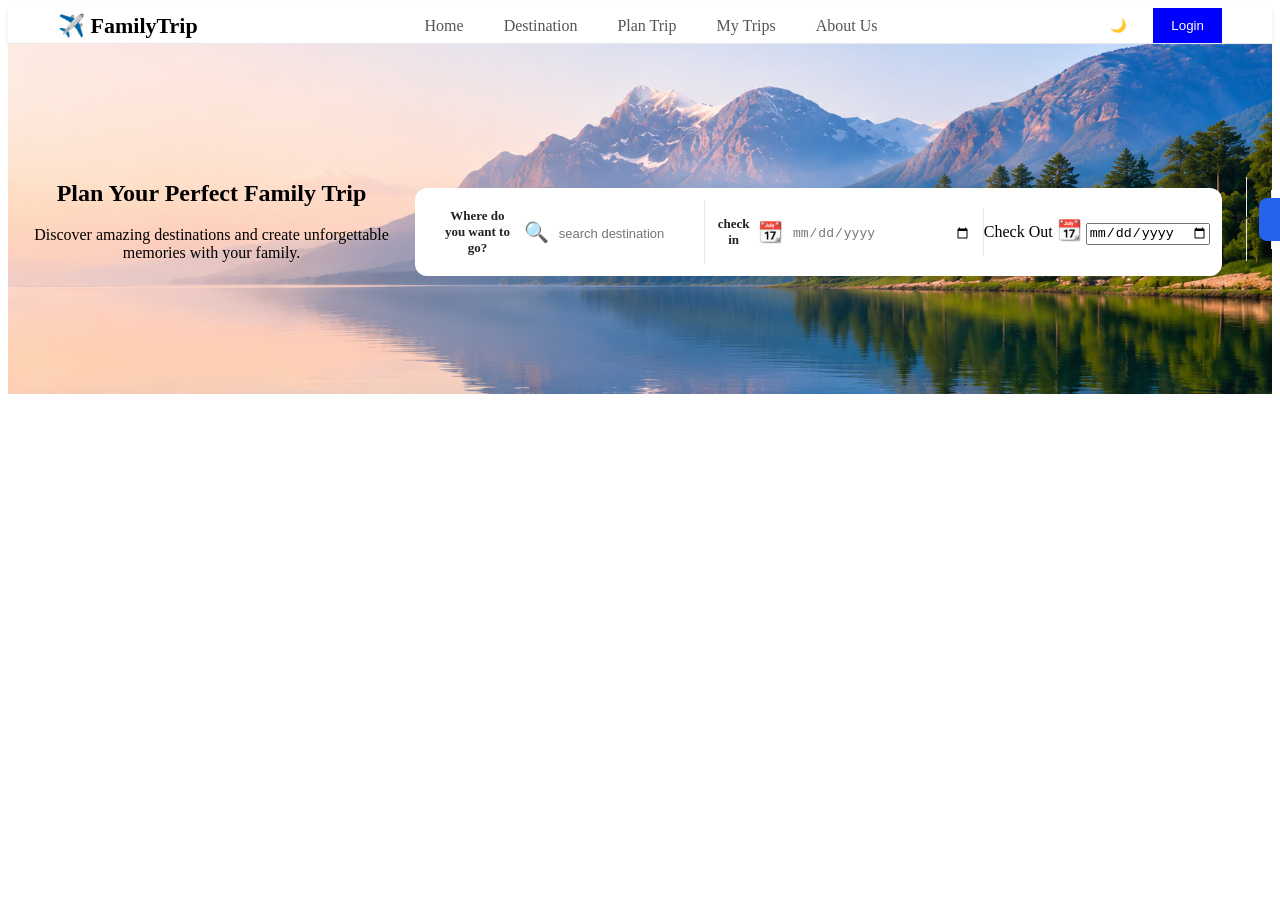
==== index.html @ 769ac55c "setuped family-trip" ====
<!DOCTYPE html>
<html lang="en">
<head>
    <meta charset="UTF-8">
    <meta name="viewport" content="width=device-width, initial-scale=1.0">
    <title>FamilyTrip-Plan Your Perfect Trip</title>
    <link rel="stylesheet" href="css/style.css">
</head>
<body>
    <header>
        <nav class="navbar">
<!-------logo------>
            <div class="logo">✈️ FamilyTrip</div>
<!-----navigation links-->
<ul class="navigation-links">
    <li> <a href="index.html" class="home destination">Home</a></li>
    <li><a href="pages/destinations.html" class="destination">Destination</a></li>
    <li><a href="pages/plan-trip.html" class="plan-trip">Plan Trip</a></li>
    <li> <a href="pages/my-trips.html" class="my-trips">My Trips</a></li>
    <li> <a href="pages/about.html" class="about-us">About Us</a></li>
</ul>

<!-----right side action-->
<div class="nav-actions">
    <button class="theme-btn">🌙</button>
    <button class="login-btn">Login</button>
</div>
 </nav>
 </header>

    <main>
        <section class="hero">
            <div class="hero-content">
                <h1>Plan Your Perfect Family Trip</h1>
                <p>Discover amazing destinations and create unforgettable memories with your family.</p>
            </div>

<!------destination-->

<div class="search-box">
        <div class="search-item">
            <label for="Where do you want to go?>">Where do you want to go?</label>
            <span class="search-icon">🔍</span>
            <input type="text" placeholder="search destination">
        </div>
        <!------checkin date-->
    
<div class="search-item">
    <label for="Check in" >check in</label>
    <span class="search-icon">📆</span>
    <input type="date" placeholder="Add date">
</div>
<!-------check out date------>

    <div class="search item">
        <label for ="check out">Check Out</label>
        <span class="search-icon">📆</span>
        <input type="date" placeholder="Add date">
    </div>
</div>
<!----travellers-->

<div class="search-item">
    <label for="Travellers">Travellers</label>
    <span class="search-icon">👥</span>
    <p>2 Adults, 1 Child</p>
</div>
<!------search button------>
<div class="search-item">
    <button class="search-btn">Search</button>
    <span class="search-icon">🔍</span>
</div>
    </div>
        </section>
 </main>
    <footer></footer>
</body>
</html
---- css/style.css ----
.navbar {
    display:flex;
    justify-content: space-between;
    align-items: center;
    background-color: white;
    box-shadow: 0 2px 4px rgba(0,0,0,0.1);
    border-bottom:1px solid #e5e7eb;
    padding: 0 50px;
}

.logo{
    font-size:22px;
    font-weight:bold;
}
.navigation-links{
    display: flex;
    gap:40px;
    list-style:none;
    margin:0;
    padding:0;

}
.home{
    text-decoration:none;
    font-size:16px;
    color:#555;
}
.destination{
    text-decoration:none;
    font-size:16px;
    color:#555;
}
.plan-trip{
    text-decoration:none;
    font-size:16px;
    color:#555;
}
.my-trips{
    text-decoration:none;
    font-size:16px;
    color:#555;
}
.about-us{
    text-decoration:none;
    font-size:16px;
    color:#555;
}
.nav-actions{
    display:flex;
    gap:20px;
    align-items:center;
}
.theme-btn{
    background:none;
    border:none;
    font: size 18px;
    cursor:pointer;
}
.login-btn{
    background-color:blue;
    color:white;
    border:none;
    padding:10px 18px;
    cursor:pointer;
}
<!------hover effect----->

.navigation-links .home:hover{
    color:#2563eb;
}
.navigation-links .destination:hover{
    color:#2563eb;
}
.navigation-links .plan-trip:hover{
    color:#2563eb;
}
.navigation-links .my-trips:hover{
    color:#2563eb;
}
.navigation-links .about-us:hover{
    color:#2563eb;
}
.login-btn:hover{
    background-color:#1d4ed8;
}
.hero{
    min-height:350px;
    background-image: url("../images/logo/mountain.png");
    background-size: cover;
    background-position:center;

    display:flex;
    align-items:center;
    justify-content: center;
    text-align: center;
}
.hero-content{
    max-width: 700;
    padding: 15px;
}
hero-content .h1{
    font-size:48px;
    margin-bottom:15px;
}
hero-content .p{
    font-size:18px;
    line-height:1.6;
}
.search-box{
    width:90%;
max-width:1100;
margin:25px auto 0;
display:flex;
box-sizing:border-box;
align-items:center;
background-color:white;
padding:12px;
border-radius:12px;
}
.search-item {
    flex:1;
    min-width:0;
    display:flex;
    align-items:center;
    gap: 8px;
    padding:8px 12px;
    border-right:1px solid #e5e7eb;
}
.search-icon{
    font-size:20px;
}
.search-item label{
    display:block;
    font-size:13px;
    font-weight:600;
    color:#222;
}
.search-item input,
.search-item p{
    margin:4px 0 0;
    font-size:13px;
    color:#777;
}
.search-item input{
    width:100%;
    min-width:0;
    box-sizing:border-box;
    border:none;
    outline:none;
}
.search-btn{
    border:none;
    background-color:#2563eb;
    color:white;
    padding:14px 22px;
    border-radius:8px;
    cursor:pointer;
}
.search-btn:hover{
    background-color:#1d4ed8;
}
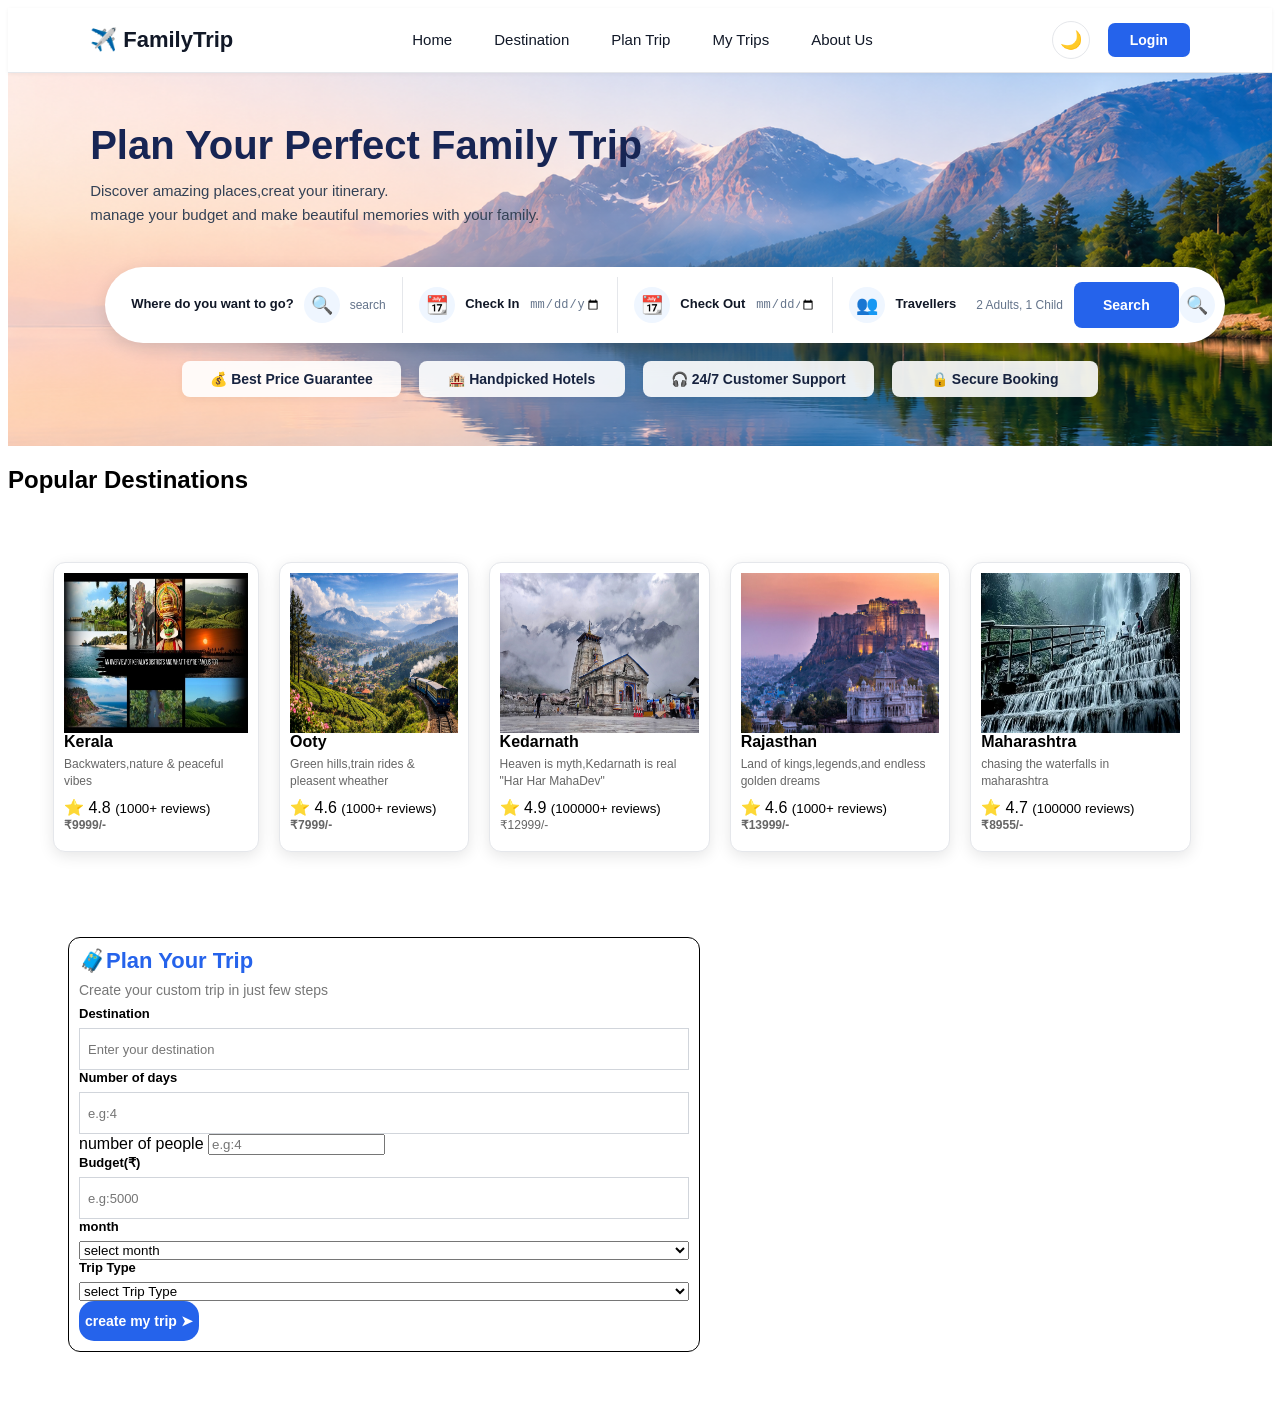
==== commit dcb1f1d0: "Updated landing page" ====
--- a/index.html
+++ b/index.html
@@ -32,47 +32,218 @@
         <section class="hero">
             <div class="hero-content">
                 <h1>Plan Your Perfect Family Trip</h1>
-                <p>Discover amazing destinations and create unforgettable memories with your family.</p>
+                <p>Discover amazing places,creat your itinerary.</p>
+                <p>manage your budget and make beautiful memories with your family.</p>
             </div>
 
 <!------destination-->
 
 <div class="search-box">
         <div class="search-item">
-            <label for="Where do you want to go?>">Where do you want to go?</label>
+            <label for="destination">Where do you want to go?</label>
             <span class="search-icon">🔍</span>
-            <input type="text" placeholder="search destination">
+            <input type="text" id="destination" placeholder="search destination">
         </div>
         <!------checkin date-->
     
 <div class="search-item">
-    <label for="Check in" >check in</label>
     <span class="search-icon">📆</span>
-    <input type="date" placeholder="Add date">
+        <label for="check-in">Check In</label>
+        <input type="date" id="check-in">
 </div>
 <!-------check out date------>
 
-    <div class="search item">
-        <label for ="check out">Check Out</label>
+    <div class="search-item">
+    
         <span class="search-icon">📆</span>
-        <input type="date" placeholder="Add date">
-    </div>
-</div>
+            <label for="check-out">Check Out</label>
+            <input type="date" id="check-out">
+    </div>
 <!----travellers-->
 
 <div class="search-item">
-    <label for="Travellers">Travellers</label>
-    <span class="search-icon">👥</span>
-    <p>2 Adults, 1 Child</p>
+     <span class="search-icon">👥</span>
+        <label for="travellers">Travellers</label>
+        <input type="number" id="travellers" name="travellers" min="1" max="10" value="1">
+        <p>2 Adults, 1 Child</p>
 </div>
 <!------search button------>
-<div class="search-item">
     <button class="search-btn">Search</button>
     <span class="search-icon">🔍</span>
 </div>
-    </div>
-        </section>
- </main>
-    <footer></footer>
+ 
+<!--------trust matters---------->
+
+ <div class="hero-features">
+    <div>💰 Best Price Guarantee</div>
+    <div>🏨 Handpicked Hotels</div>
+    <div>🎧 24/7 Customer Support</div>
+    <div>🔒 Secure Booking</div>
+</div>
+ </section>
+
+ <section class="destinations-section">
+
+    <h2>Popular Destinations</h2>
+
+    <div class="destination-container">
+        <!-----kerala------->
+        <div class="destination-card">
+            <img
+            src="images/destinations/kerala.jpg"
+            alt="kerala"
+            >
+            <div class="destination-content">
+                <h3>Kerala</h3>
+                <p>Backwaters,nature & peaceful vibes</p>
+                <span>⭐</span>
+                <span>4.8</span>
+                <small>(1000+  reviews)</small>
+                <p class="price">₹9999/-</p>
+            </div>
+        </div>
+    <!-----------ooty---------->
+    <div class="destination-card">
+        <img
+        src="images/destinations/ooty.png"
+        alt="ooty"
+        >
+        <div class="destination-content">
+            <h3>Ooty</h3>
+            <p>Green hills,train rides & pleasent wheather</p>
+            <span>⭐</span>
+            <span>4.6</span>
+            <small>(1000+ reviews)</small>
+            <p class="price">₹7999/-</p>
+        </div>
+    </div>
+    <!---------kedarnath-------->
+    <div class="destination-card">
+        <img
+        src="images/destinations/kedarnath.png"
+        alt="Kedarnath"
+        >
+        <div class="destination-content">
+            <h3>Kedarnath</h3>
+            <p>Heaven is myth,Kedarnath is real "Har Har MahaDev"</p>
+            <span>⭐</span>
+            <span>4.9</span>
+            <small>(100000+ reviews)</small>
+            <p class="'price">₹12999/-</p>
+        </div>
+    </div>
+    <!--------rajasthan--------->
+    <div class="destination-card">
+        <img
+        src="images/destinations/rajasthan.jpeg"
+        alt="rajasthan"
+        >
+        <div class="destination-content">
+            <h3>Rajasthan</h3>
+            <p>Land of kings,legends,and endless golden dreams</p>
+            <span>⭐</span>
+            <span>4.6</span>
+            <small>(1000+ reviews)</small>
+            <p class="price">₹13999/-</p>
+        </div>
+    </div>
+    <!------maharashtra------->
+    <div class="destination-card">
+        <img
+        src="images/destinations/maharashtra.webp"
+        alt="waterfalls"
+        >
+        <div class="destination-content">
+            <h3>Maharashtra</h3>
+            <p>chasing the waterfalls in maharashtra</p>
+            <span>⭐</span>
+            <span>4.7</span>
+            <small>(100000 reviews)</small>
+            <p class="price">₹8955/-</p>
+        </div>
+    </div>
+    </div>
+ </section>
+
+ <section class="planner-section">
+    <h2>🧳Plan Your Trip</h2>
+    <p class="planner-description">Create your custom trip in just few steps</p>
+    <div class="trip-form">
+        <!----------destination--------->
+        <div class="form-group">
+            <label for="destination">Destination</label>
+            <input
+            type="text"
+            id="destination"
+            placeholder="Enter your destination"
+            >
+        </div>
+        <!------------no.of days------------->
+        <div class="form-group">
+            <label for="days">Number of days</label>
+            <input
+            type="number"
+            id="days"
+            placeholder="e.g:4"
+            >
+        </div>
+        <!--------------no. of people------------>
+        <div clas="form-group">
+            <label for="members">number of people</label>
+            <input
+            type="number"
+            id="people"
+            placeholder="e.g:4"
+            >
+        </div>
+        <!----------budget--------------->
+        <div class="form-group">
+            <label for="budget">Budget(₹)</label>
+            <input
+            type="number"
+            id="budget"
+            placeholder="e.g:5000"
+            >
+        </div>
+        <!-----------travel month--------->
+        <div class="form-group">
+            <label for="month">month</label>
+            <select id="month">
+                <option value="">select month</option>
+                <option>january</option>
+                <option>February</option>
+                <option>March</option>
+                <option>April</option>
+                <option>May</option>
+                <option>June</option>
+                <option>July</option>
+                <option>August</option>
+                <option>September</option>
+                <option>October</option>
+                <option>November</option>
+                <option>December</option>
+            </select>
+        </div>
+        <!--------------trip type-------------->
+
+        <div class="form-group">
+            <label for="trip-type">Trip Type</label>
+            <select id="type-type">
+               <option value="">select Trip Type</option>
+               <option>Family vaction</option>
+               <option>Bachealor/friends josh</option>
+               <option>Advanture</option>
+               <option>Beach</option>
+               <option>heritage</option>
+               <option>Trecking</option>
+               </select>
+        </div>
+
+
+        <button class="create-btn">create my trip ➤</button>
+
+    </div>
+ </section>
+    </main>
 </body>
-</html+</html>
--- a/css/style.css
+++ b/css/style.css
@@ -1,161 +1,600 @@
+body{
+    font-family:arial,sans-serif;
+}
+
 .navbar {
-    display:flex;
+    height: 64px;
+    display: flex;
+    align-items: center;
     justify-content: space-between;
-    align-items: center;
+    padding: 0 6.5%;
     background-color: white;
-    box-shadow: 0 2px 4px rgba(0,0,0,0.1);
-    border-bottom:1px solid #e5e7eb;
-    padding: 0 50px;
-}
-
-.logo{
-    font-size:22px;
-    font-weight:bold;
-}
-.navigation-links{
-    display: flex;
-    gap:40px;
-    list-style:none;
-    margin:0;
-    padding:0;
-
-}
-.home{
-    text-decoration:none;
-    font-size:16px;
-    color:#555;
-}
-.destination{
-    text-decoration:none;
-    font-size:16px;
-    color:#555;
-}
-.plan-trip{
-    text-decoration:none;
-    font-size:16px;
-    color:#555;
-}
-.my-trips{
-    text-decoration:none;
-    font-size:16px;
-    color:#555;
-}
-.about-us{
-    text-decoration:none;
-    font-size:16px;
-    color:#555;
-}
-.nav-actions{
-    display:flex;
-    gap:20px;
-    align-items:center;
-}
-.theme-btn{
-    background:none;
-    border:none;
-    font: size 18px;
-    cursor:pointer;
-}
-.login-btn{
-    background-color:blue;
-    color:white;
-    border:none;
-    padding:10px 18px;
-    cursor:pointer;
-}
-<!------hover effect----->
-
-.navigation-links .home:hover{
-    color:#2563eb;
-}
-.navigation-links .destination:hover{
-    color:#2563eb;
-}
-.navigation-links .plan-trip:hover{
-    color:#2563eb;
-}
-.navigation-links .my-trips:hover{
-    color:#2563eb;
-}
-.navigation-links .about-us:hover{
-    color:#2563eb;
-}
-.login-btn:hover{
-    background-color:#1d4ed8;
-}
-.hero{
-    min-height:350px;
+    border-bottom: 1px solid #e5e7eb;
+    box-shadow: 0 1px 4px rgba(0, 0, 0, 0.05);
+    position: relative;
+    z-index: 10;
+}
+
+.logo {
+    display: flex;
+    align-items: center;
+    font-size: 22px;
+    font-weight: 700;
+    color: #111827;
+    white-space: nowrap;
+}
+
+.navigation-links {
+    display: flex;
+    align-items: center;
+    gap: 42px;
+    list-style: none;
+    margin: 0;
+    padding: 0;
+}
+
+.navigation-links li {
+    margin: 0;
+    padding: 0;
+}
+
+.navigation-links a {
+    display: inline-block;
+    text-decoration: none;
+    font-size: 15px;
+    font-weight: 500;
+    color: #111827;
+    transition: color 0.2s ease;
+}
+
+.navigation-links a:hover {
+    color: #2563eb;
+}
+
+.nav-actions {
+    display: flex;
+    align-items: center;
+    gap: 18px;
+}
+
+.theme-btn {
+    width: 38px;
+    height: 38px;
+    display: flex;
+    align-items: center;
+    justify-content: center;
+    padding: 0;
+    background-color: white;
+    border: 1px solid #e5e7eb;
+    border-radius: 50%;
+    font-size: 18px;
+    cursor: pointer;
+    transition: all 0.2s ease;
+}
+
+.theme-btn:hover {
+    background-color: #f3f4f6;
+}
+
+.login-btn {
+    display: flex;
+    align-items: center;
+    justify-content: center;
+    background-color: #2563eb;
+    color: white;
+    border: none;
+    border-radius: 7px;
+    padding: 9px 22px;
+    font-size: 14px;
+    font-weight: 600;
+    cursor: pointer;
+    transition: background-color 0.2s ease;
+}
+
+.login-btn:hover {
+    background-color: #1d4ed8;
+}
+
+.hero {
+    min-height: 305px;
     background-image: url("../images/logo/mountain.png");
     background-size: cover;
-    background-position:center;
-
+    background-position: center;
+    background-repeat: no-repeat;
+    position: relative;
+    padding: 48px 6.5% 20px;
+    display: block;
+}
+
+.hero-content {
+    max-width: 650px;
+    padding: 0;
+    text-align: left;
+}
+
+.hero-content h1 {
+    margin: 0 0 10px;
+    font-size: 40px;
+    line-height: 1.2;
+    font-weight: 700;
+    color: #172554;
+}
+
+.hero-content h1 span {
+    color: #2563eb;
+}
+
+.hero-content p {
+    max-width: 580px;
+    margin: 0;
+    font-size: 15px;
+    line-height: 1.6;
+    color: #334155;
+}
+
+.search-box {
+    width: 100%;
+    max-width: 1135px;
+    margin: 15px auto 0;
+
+    display: flex;
+    align-items: center;
+
+    background-color: white;
+
+    padding: 10px;
+
+    border: none;
+    border-radius: 50px;
+    margin-left: 15px;
+    margin-top:40px;
+    box-shadow: 0 5px 18px rgba(0, 0, 0, 0.12);
+
+    gap: 0;
+}
+
+.search-item {
+    display: flex;
+    align-items: center;
+    gap: 10px;
+
+    padding: 10px 16px;
+
+    min-width: 0;
+
+    border-right: 1px solid #e5e7eb;
+}
+
+.search-item:nth-child(1) {
+    flex: 1.4;
+}
+
+.search-item:nth-child(2) {
+    flex: 1;
+}
+
+.search-item:nth-child(3) {
+    flex: 1;
+}
+
+.search-item:nth-child(4) {
+    flex: 1.1;
+
+    border-right: none;
+}
+
+.search-icon {
+    width: 36px;
+    height: 36px;
+
+    flex-shrink: 0;
+
+    display: flex;
+    align-items: center;
+    justify-content: center;
+
+    background-color: #eff6ff;
+
+    border-radius: 50%;
+
+    font-size: 18px;
+}
+
+.search-item label {
+    display: block;
+
+    margin: 0 0 3px;
+
+    font-size: 13px;
+    font-weight: 600;
+
+    color: #111827;
+
+    white-space: nowrap;
+}
+
+.search-item input,
+.search-item p {
+    width: 100%;
+
+    margin: 0;
+
+    font-size: 12px;
+
+    color: #64748b;
+
+    white-space: nowrap;
+}
+
+.search-item input {
+    min-width: 0;
+
+    padding: 0;
+
+    border: none;
+    outline: none;
+
+    background: transparent;
+}
+
+.search-item input::placeholder {
+    color: #64748b;
+    opacity: 1;
+}
+
+.search-btn {
+    flex: 0 0 105px;
+
+    display: flex;
+    align-items: center;
+    justify-content: center;
+
+    gap: 8px;
+
+    height: 46px;
+
+    margin-left: 8px;
+
+    border: none;
+    border-radius: 8px;
+
+    background-color: #2563eb;
+
+    color: white;
+
+    font-size: 14px;
+    font-weight: 600;
+
+    cursor: pointer;
+
+    transition: background-color 0.2s ease;
+}
+
+.search-btn:hover {
+    background-color: #1d4ed8;
+}
+@media (max-width: 1000px) {
+    .navbar {
+        padding: 0 4%;
+    }
+
+    .navigation-links {
+        gap: 25px;
+    }
+
+    .hero {
+        padding-left: 4%;
+        padding-right: 4%;
+    }
+
+    .hero-content h1 {
+        font-size: 36px;
+    }
+
+    .search-box {
+        max-width: 100%;
+    }
+
+    .search-item {
+        padding: 10px;
+    }
+}
+
+@media (max-width: 800px) {
+    .navigation-links {
+        gap: 15px;
+    }
+
+    .navigation-links a {
+        font-size: 13px;
+    }
+
+    .nav-actions {
+        gap: 10px;
+    }
+
+    .login-btn {
+        padding: 8px 16px;
+    }
+
+    .hero {
+        min-height: auto;
+        padding-top: 40px;
+        padding-bottom: 25px;
+    }
+
+    .hero-content h1 {
+        font-size: 32px;
+    }
+
+    .search-box {
+        flex-wrap: wrap;
+        gap: 5px;
+    }
+
+    .search-item {
+        flex: 1 1 45%;
+        border-right: none;
+        border-bottom: 1px solid #e5e7eb;
+    }
+
+    .search-btn {
+        width: 100%;
+        margin-top: 5px;
+    }
+}
+
+@media (max-width: 600px) {
+    .navbar {
+        height: auto;
+        min-height: 64px;
+        padding: 12px 5%;
+        flex-wrap: wrap;
+        gap: 12px;
+    }
+
+    .logo {
+        font-size: 20px;
+    }
+
+    .navigation-links {
+        width: 100%;
+        order: 3;
+        justify-content: center;
+        gap: 18px;
+        overflow-x: auto;
+    }
+
+    .navigation-links a {
+        font-size: 12px;
+        white-space: nowrap;
+    }
+
+    .nav-actions {
+        margin-left: auto;
+    }
+
+    .hero {
+        padding: 35px 5% 25px;
+        background-position: center;
+    }
+
+    .hero-content {
+        max-width: 100%;
+    }
+
+    .hero-content h1 {
+        font-size: 30px;
+    }
+
+    .hero-content p {
+        font-size: 14px;
+    }
+
+    .search-box {
+        width: 100%;
+        flex-direction: column;
+        padding: 6px;
+        border-radius: 10px;
+    }
+
+    .search-item {
+        width: 100%;
+        flex: none;
+        border-right: none;
+        border-bottom: 1px solid #e5e7eb;
+        padding: 12px;
+    }
+
+    .search-item:last-of-type {
+        border-bottom: none;
+    }
+
+    .search-btn {
+        width: 100%;
+        margin-top: 5px;
+    }
+}
+<!-------------trust--------->
+.trust-selection{
+    width:70%;
+    display:flex;
+    justify-content:center;
+    align-items: center;
+     max-width:1100px;
+     margin:10 auto;
+     padding: 6px;
+     background-color:#f5f5f5 ;
+     border-radius:183px;
+     box-shadow:0 3px 15px rgba(0, 0, 0, 0.05);
+     gap:5px;
+     margin-top:50px;
+     box-sizing: border-box;
+}
+.trust-badge{
     display:flex;
     align-items:center;
+    justify-content:center;
+    padding:10px 15px;
+    font-size:14px;
+    font-weight:600;
+}
+.trust-icon{
+    font-size:20px;
+}
+.hero-features {
+    display: flex;
     justify-content: center;
+    gap: 18px;
+    margin-top: 18px;
+}
+
+.hero-features > div {
+    background: rgba(255, 255, 255, 0.9);
+    border-radius: 8px;
+    padding: 10px 28px;
+    min-width: 150px;
     text-align: center;
-}
-.hero-content{
-    max-width: 700;
-    padding: 15px;
-}
-hero-content .h1{
-    font-size:48px;
-    margin-bottom:15px;
-}
-hero-content .p{
-    font-size:18px;
-    line-height:1.6;
-}
-.search-box{
+    font-size: 14px;
+    font-weight: 600;
+    color: #17233f;
+    box-shadow: 0 2px 8px rgba(0, 0, 0, 0.05);
+}
+<!------------destination----------->
+.destinations-section{
     width:90%;
-max-width:1100;
-margin:25px auto 0;
-display:flex;
-box-sizing:border-box;
-align-items:center;
-background-color:white;
-padding:12px;
-border-radius:12px;
-}
-.search-item {
-    flex:1;
-    min-width:0;
+    max-width:1100px;
+    margin:40px auto;
+    text-align:left;
+}
+.destinations-section h2{
+    font-size: 24px;
+    margin-bottom:20px;
+}
+.destination-container{
+    display: flex;
+    gap:20px;
+    width:90%;
+    flex-direction: row;
+    padding:45px;
+    margin-bottom: 20px;
+}
+.destination-card:hover{
+    transform:scale(1.08)translateY(-8px);
+    box-shadow:0 18px 35px rgba(0,0,0.28);
+    background-color: #ffffff;
+    z-index:10;
+}
+.destination-card:has(~.destination-card:hover){
+    transform:translateX(5px);
+}
+.destination-card:hover ~.destination-card{
+    transform:translateX(5px);
+}
+.destination-card{
+    background-color:white;
+    border-radius:12px;
+    border:1px solid #e5e7eb;
+    box-shadow:0 4px 15px rgba(0,0,0,0.1);
+    text-align:left;
+    padding:10px;
+    margin-top: 3px;
+
+}
+.destination-card img{
+    width: 100%;
+    height:160px;
+    display:block;
+}
+.image-content{
+    padding:12px;
+}
+.destination-content p{
+    margin:0 0 8px;
+    font-size:12px;
+    color:#666;
+    line-height:1.4;
+}
+.destination-content h3{
+    margin:0 0 5px;
+    font-size:16px;
+}
+.rating{
+    margin-bottom:10px;
+    font-size:13px;
+}
+.rating small{
+    color:#777;
+}
+.price{
+    font-size:15px;
+    font-weight:700;
+    color:#2563eb;
+}
+.planner-section{
+    width:50%;
+    max-width:1100px;
+    margin:40px auto;
+    padding:10px;
+    border:1px solid black;
+    border-radius: 12px;
+    box-sizing: border-box;
+    background:#fff;
+    margin-left: 60px;
+    margin-bottom: 50px;
+}
+.planner-section h2{
+    font-size:22px;
+    margin:0 0 8px;
+    color:#2563eb;
+}
+.planner-description{
+    margin:0 0 8px;
+    color:#777;
+    font-size:14px;
+}
+<!------------form---------->
+.trip-form{
+    display: grid;
+    grid-template-columns: repeat(2,minmax(0,1fr));
+    gap:15px;
+    width:75px;
+}
+.form-group{
     display:flex;
-    align-items:center;
-    gap: 8px;
-    padding:8px 12px;
-    border-right:1px solid #e5e7eb;
-}
-.search-icon{
-    font-size:20px;
-}
-.search-item label{
-    display:block;
+    flex-direction:column;
+    min-width: 0;
+    gap:7px;
+}
+.form-group label{
     font-size:13px;
     font-weight:600;
-    color:#222;
-}
-.search-item input,
-.search-item p{
-    margin:4px 0 0;
+}
+.form-group input,
+.form-group selector{
+    width:100%;
+    height:42px;
+    padding: 8px;
+    border:1px solid #d1d5db;
     font-size:13px;
-    color:#777;
-}
-.search-item input{
-    width:100%;
-    min-width:0;
     box-sizing:border-box;
-    border:none;
     outline:none;
 }
-.search-btn{
-    border:none;
-    background-color:#2563eb;
-    color:white;
-    padding:14px 22px;
-    border-radius:8px;
-    cursor:pointer;
-}
-.search-btn:hover{
+.form-group input:focus,
+.form-group select:focus{
+    border-color:#2563eb;
+}
+.create-btn{
+grid-column:1/-1;
+height:40px;
+border:none;
+border-radius:15px;
+background-color:#2563eb;
+color:white;
+font-size:14px;
+font-weight:600;
+cursor:pointer;
+}
+.create-btn:hover{
     background-color:#1d4ed8;
 }
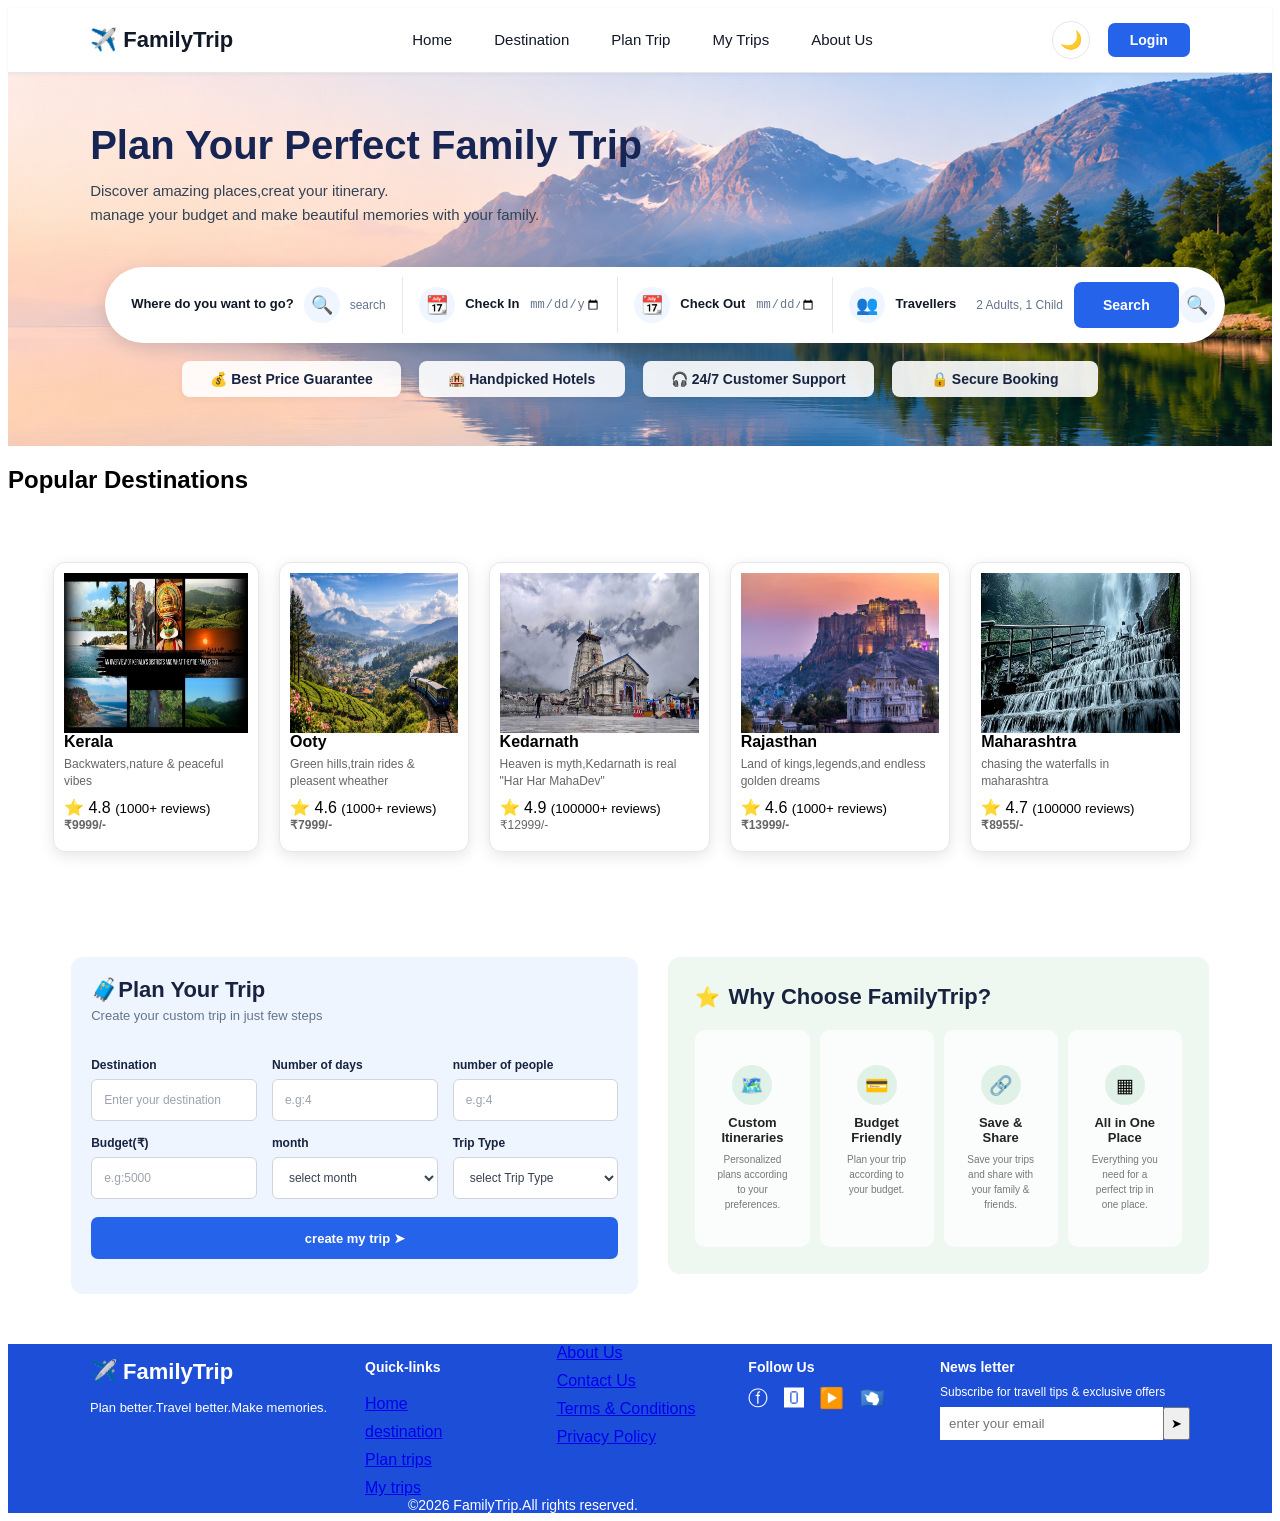
==== commit 4ada6f8d: "Updated footer and why choose familytrip" ====
--- a/index.html
+++ b/index.html
@@ -165,10 +165,12 @@
     </div>
  </section>
 
+<div class="trip-container">
  <section class="planner-section">
     <h2>🧳Plan Your Trip</h2>
     <p class="planner-description">Create your custom trip in just few steps</p>
-    <div class="trip-form">
+
+    <div class="form">
         <!----------destination--------->
         <div class="form-group">
             <label for="destination">Destination</label>
@@ -188,7 +190,7 @@
             >
         </div>
         <!--------------no. of people------------>
-        <div clas="form-group">
+        <div class="form-group">
             <label for="members">number of people</label>
             <input
             type="number"
@@ -238,12 +240,102 @@
                <option>Trecking</option>
                </select>
         </div>
-
-
         <button class="create-btn">create my trip ➤</button>
-
     </div>
  </section>
+ 
+
+ <!-------------why choose this--------->
+<!-- ================================
+     WHY CHOOSE FAMILYTRIP
+================================ -->
+
+<div class="why-family">
+
+    <div class="why-title">
+        <span class="star-icon">⭐</span>
+        <h2>Why Choose FamilyTrip?</h2>
+    </div>
+
+    <div class="why-cards">
+
+        <!-- Card 1 -->
+        <div class="why-card">
+            <div class="why-icon">🗺️</div>
+            <h3>Custom Itineraries</h3>
+            <p>
+                Personalized plans according to your preferences.
+            </p>
+        </div>
+
+        <!-- Card 2 -->
+        <div class="why-card">
+            <div class="why-icon">💳</div>
+            <h3>Budget Friendly</h3>
+            <p>
+                Plan your trip according to your budget.
+            </p>
+        </div>
+
+        <!-- Card 3 -->
+        <div class="why-card">
+            <div class="why-icon">🔗</div>
+            <h3>Save & Share</h3>
+            <p>
+                Save your trips and share with your family & friends.
+            </p>
+        </div>
+
+        <!-- Card 4 -->
+        <div class="why-card">
+            <div class="why-icon">▦</div>
+            <h3>All in One Place</h3>
+            <p>
+                Everything you need for a perfect trip in one place.
+            </p>
+        </div>
+
+    </div>
+
+</div>
+</div>
     </main>
+    <footer class="footer">
+        <div class="footer-container">
+            <div class="footer-brand">
+                <h2>✈️ FamilyTrip</h2>
+                <p>Plan better.Travel better.Make memories.</p>
+            </div>
+            <div class="footer-link">
+                <h3>Quick-links</h3>
+                <a href="index.html">Home</a>
+                <a href="pages/destinations.html">destination</a>
+                <a href="pages/my-trips.html">Plan trips</a>
+                <a href="pages/plan-trip.html">My trips</a>
+            </div>
+
+            <div class="footer-link">
+                <a href="pages/About Us.html">About Us</a>
+                <a href="pages/Contact Us.html">Contact Us</a>
+                <a href="pages/Terms & conditions.html">Terms & Conditions</a>
+                <a href="pages/Privacy Policy.html">Privacy Policy</a>
+            </div>
+            <div class="footer-social">
+                <h3>Follow Us</h3>
+                <p class="social-icon">ⓕ&nbsp;🅾&nbsp;▶️&nbsp;🇦🇶&nbsp;</p>
+            </div>
+            <div class="footer-newsletter">
+                <h3>News letter</h3>
+                <p>Subscribe for travell tips & exclusive offers</p>
+                <div class="newsletter-box">
+                    <input type="email" placeholder="enter your email">
+                    <button>➤</button>
+                </div>
+            </div>
+        </div>
+        <div class="footer-bottom">
+                <p>&copy;2026 FamilyTrip.All rights reserved.</p>
+            </div>
+    </footer>
 </body>
 </html>
--- a/css/style.css
+++ b/css/style.css
@@ -1,5 +1,6 @@
 body{
     font-family:arial,sans-serif;
+    box-sizing: border-box;
 }
 
 .navbar {
@@ -532,14 +533,14 @@
     color:#2563eb;
 }
 .planner-section{
-    width:50%;
+    width:90%;
     max-width:1100px;
     margin:40px auto;
     padding:10px;
     border:1px solid black;
     border-radius: 12px;
     box-sizing: border-box;
-    background:#fff;
+    background:#f6f7f7;
     margin-left: 60px;
     margin-bottom: 50px;
 }
@@ -550,51 +551,542 @@
 }
 .planner-description{
     margin:0 0 8px;
-    color:#777;
+    color:#eaafaf;
+    font-size:18px;
+}
+/* =========================================
+   PLAN YOUR TRIP
+========================================= */
+
+.planner-section {
+    width: auto;
+    max-width: 600px;
+
+    margin: 40px 0 50px 0;
+    padding: 20px;
+
+    background-color: #eef5ff;
+
+    border: none;
+    border-radius: 12px;
+
+    box-sizing: border-box;
+}
+
+
+/* =========================================
+   HEADING
+========================================= */
+
+.planner-section h2 {
+    margin: 0 0 5px 0;
+
+    font-size: 22px;
+    font-weight: 700;
+
+    color: #17233f;
+}
+
+
+/* Description */
+
+.planner-description {
+    margin: 0 0 20px 0;
+
+    font-size: 13px;
+
+    color: #64748b;
+}
+
+
+/* =========================================
+   FORM
+========================================= */
+
+.form {
+    width: 100%;
+
+    display: grid;
+
+    grid-template-columns: repeat(3, 1fr);
+
+    gap: 15px;
+
+    padding: 15px 0px;
+
+    box-sizing: border-box;
+}
+
+
+/* =========================================
+   FORM GROUP
+========================================= */
+
+.form-group {
+    width: 100%;
+
+    display: flex;
+
+    flex-direction: column;
+
+    gap: 7px;
+
+    min-width: 0;
+}
+
+
+/* =========================================
+   LABEL
+========================================= */
+
+.form-group label {
+    font-size: 12px;
+
+    font-weight: 600;
+
+    color: #17233f;
+}
+
+
+/* =========================================
+   INPUT + SELECT
+========================================= */
+
+.form-group input,
+.form-group select {
+
+    width: 100%;
+
+    height: 42px;
+
+    padding: 10px 12px;
+
+    border: 1px solid #d1d5db;
+
+    border-radius: 6px;
+
+    background-color: white;
+
+    font-family: Arial, sans-serif;
+
+    font-size: 12px;
+
+    color: #374151;
+
+    box-sizing: border-box;
+
+    outline: none;
+}
+
+
+/* Placeholder */
+
+.form-group input::placeholder {
+    color: #9ca3af;
+}
+
+
+/* Select text */
+
+.form-group select {
+    cursor: pointer;
+}
+
+
+/* Focus */
+
+.form-group input:focus,
+.form-group select:focus {
+    border-color: #2563eb;
+
+    box-shadow: 0 0 0 2px rgba(37, 99, 235, 0.08);
+}
+
+
+/* =========================================
+   CREATE MY TRIP BUTTON
+========================================= */
+
+.create-btn {
+
+    grid-column: 1 / -1;
+
+    width: 100%;
+
+    height: 42px;
+
+    margin-top: 3px;
+
+    border: none;
+
+    border-radius: 7px;
+
+    background-color: #2563eb;
+
+    color: white;
+
+    font-size: 13px;
+
+    font-weight: 600;
+
+    cursor: pointer;
+
+    transition: 0.2s ease;
+}
+
+
+.create-btn:hover {
+    background-color: #1d4ed8;
+}
+
+
+/* =========================================
+   TRIP CONTAINER
+========================================= */
+
+.trip-container {
+
+    display: flex;
+
+    justify-content: space-between;
+
+    align-items: flex-start;
+
+    gap: 30px;
+
+    width: 90%;
+
+    max-width: 1200px;
+
+    margin: 0 auto;
+
+    box-sizing: border-box;
+}
+
+
+/* =========================================
+   WHY CHOOSE
+========================================= */
+
+.why-family {
+
+    width: 50%;
+
+    margin-top: 40px;
+
+    padding: 22px;
+
+    background-color: #f1f9f3;
+
+    border-radius: 12px;
+
+    box-sizing: border-box;
+}
+
+
+/* =========================================
+   TABLET
+========================================= */
+
+@media (max-width: 1000px) {
+
+    .trip-container {
+        flex-direction: column;
+    }
+
+    .planner-section,
+    .why-family {
+        width: 100%;
+
+        max-width: none;
+
+        margin-left: 0;
+        margin-right: 0;
+    }
+
+}
+
+
+/* =========================================
+   MOBILE
+========================================= */
+
+@media (max-width: 650px) {
+
+    .form {
+        grid-template-columns: repeat(2, 1fr);
+    }
+
+}
+
+
+/* =========================================
+   SMALL MOBILE
+========================================= */
+
+@media (max-width: 450px) {
+
+    .form {
+        grid-template-columns: 1fr;
+    }
+
+    .planner-section {
+        padding: 18px;
+    }
+
+}
+/* =========================================
+   WHY CHOOSE FAMILYTRIP
+========================================= */
+
+.why-family {
+    width: 50%;
+    min-height: 230px;
+
+    padding: 27px;
+
+    background-color: #eef8f1;
+
+    border-radius: 12px;
+
+    box-sizing: border-box;
+
+    margin-top: 40px;
+}
+
+
+/* ---------- Heading ---------- */
+
+.why-title {
+    display: flex;
+    align-items: center;
+
+    gap: 8px;
+
+    margin-bottom: 20px;
+}
+
+.star-icon {
+    font-size: 20px;
+}
+
+.why-title h2 {
+    margin: 0;
+
+    font-size: 22px;
+
+    color: #17233f;
+
+    font-weight: 700;
+}
+
+
+/* =========================================
+   CARDS
+========================================= */
+
+.why-cards {
+    display: grid;
+
+    grid-template-columns: repeat(4, 1fr);
+
+    gap: 10px;
+
+    width: 100%;
+}
+
+
+/* ---------- Individual Card ---------- */
+
+.why-card {
+    min-height: 140px;
+
+    padding: 35px 20px;
+
+    background-color: rgba(255, 255, 255, 0.8);
+
+    border-radius: 10px;
+
+    box-sizing: border-box;
+
+    text-align: center;
+
+    display: flex;
+    flex-direction: column;
+    align-items: center;
+    
+    transition: 0.2s ease;
+}
+
+
+/* ---------- Hover ---------- */
+
+.why-card:hover {
+    transform: translateY(-3px);
+
+    box-shadow: 0 6px 15px rgba(0, 0, 0, 0.08);
+}
+
+
+/* ---------- Icon ---------- */
+
+.why-icon {
+    width: 40px;
+    height: 40px;
+
+    display: flex;
+
+    align-items: center;
+    justify-content: center;
+
+    margin-bottom: 10px;
+
+    background-color: #e0f2e7;
+
+    border-radius: 50%;
+
+    font-size: 19px;
+}
+
+
+/* ---------- Card Heading ---------- */
+
+.why-card h3 {
+    margin: 0 0 7px;
+
+    font-size: 13px;
+
+    font-weight: 700;
+
+    color: #222;
+}
+
+
+/* ---------- Card Text ---------- */
+
+.why-card p {
+    margin: 0;
+
+    font-size: 10px;
+
+    line-height: 1.5;
+
+    color: #777;
+}
+
+
+/* =========================================
+   RESPONSIVE
+========================================= */
+
+@media (max-width: 1000px) {
+
+    .trip-container {
+        flex-direction: column;
+    }
+
+    .planner-section,
+    .why-family {
+        width: 100%;
+        margin-left: 0;
+    }
+
+}
+
+
+@media (max-width: 700px) {
+
+    .why-cards {
+        grid-template-columns: repeat(2, 1fr);
+    }
+
+}
+
+
+@media (max-width: 500px) {
+
+    .why-cards {
+        grid-template-columns: 1fr;
+    }
+
+}
+.footer{
+    width:100%;
+    background-color: #1d4ed8;
+    color:white;
+    padding:25px o 10px;
+    box-sizing: border-box;
+}
+.footer-container{
+    width:90%;
+    max-width:1100px;
+    margin:auto;
+    
+    display:grid;
+    grid-template-columns: 1.5fr 1fr 1fr 1fr 1.5fr;
+    gap:25px;
+    align-items: starts;
+}
+.footer-brand h2{
+    margin:15px 0 10px;
+    font-size:22px;
+}
+.footer-brand p{
+    font-size:13px;
+    line-height:1.6;
+}
+footer h3{
+    margin:15px 0 10px;
     font-size:14px;
 }
-<!------------form---------->
-.trip-form{
-    display: grid;
-    grid-template-columns: repeat(2,minmax(0,1fr));
-    gap:15px;
-    width:75px;
-}
-.form-group{
+.footer-link{
     display:flex;
     flex-direction:column;
-    min-width: 0;
-    gap:7px;
-}
-.form-group label{
+    gap:10px;
+}
+footer-link a{
+    color:white;
+    text-decoration: none;
     font-size:13px;
-    font-weight:600;
-}
-.form-group input,
-.form-group selector{
+    flex-direction: column;
+}
+.footer-link a:hover{
+    text-decoration:underline;
+}
+.footer-social p{
+    margin:0;
+    font-size:20px;
+    letter-spacing:5px;
+}
+.footer-newsletter p{
+    margin:0 0 8px;
+    font-size:12px;
+}
+.newsletter-box{
+    display:flex;
     width:100%;
-    height:42px;
-    padding: 8px;
-    border:1px solid #d1d5db;
-    font-size:13px;
-    box-sizing:border-box;
+}
+.newsletter-box input{
+    width:100%;
+    padding:9px;
     outline:none;
-}
-.form-group input:focus,
-.form-group select:focus{
-    border-color:#2563eb;
-}
-.create-btn{
-grid-column:1/-1;
-height:40px;
-border:none;
-border-radius:15px;
-background-color:#2563eb;
-color:white;
-font-size:14px;
-font-weight:600;
-cursor:pointer;
-}
-.create-btn:hover{
-    background-color:#1d4ed8;
+    border:none;
+    box-sizing: border-box;
+}
+newsletter-box button{
+    padding: 9px 12px;
+    border:none;
+    background-color:white;
+    color:#1265d8;
+    cursor:pointer;
+}
+footer-bottom{
+    text-align:center;
+    margin-top:20px;
+    padding-top:10px;
+    border-top:1px solid rgba(255,255,253,0,25);
+}
+.footer-bottom p{
+    margin:0 400px ;
+    font-size:14px;
 }
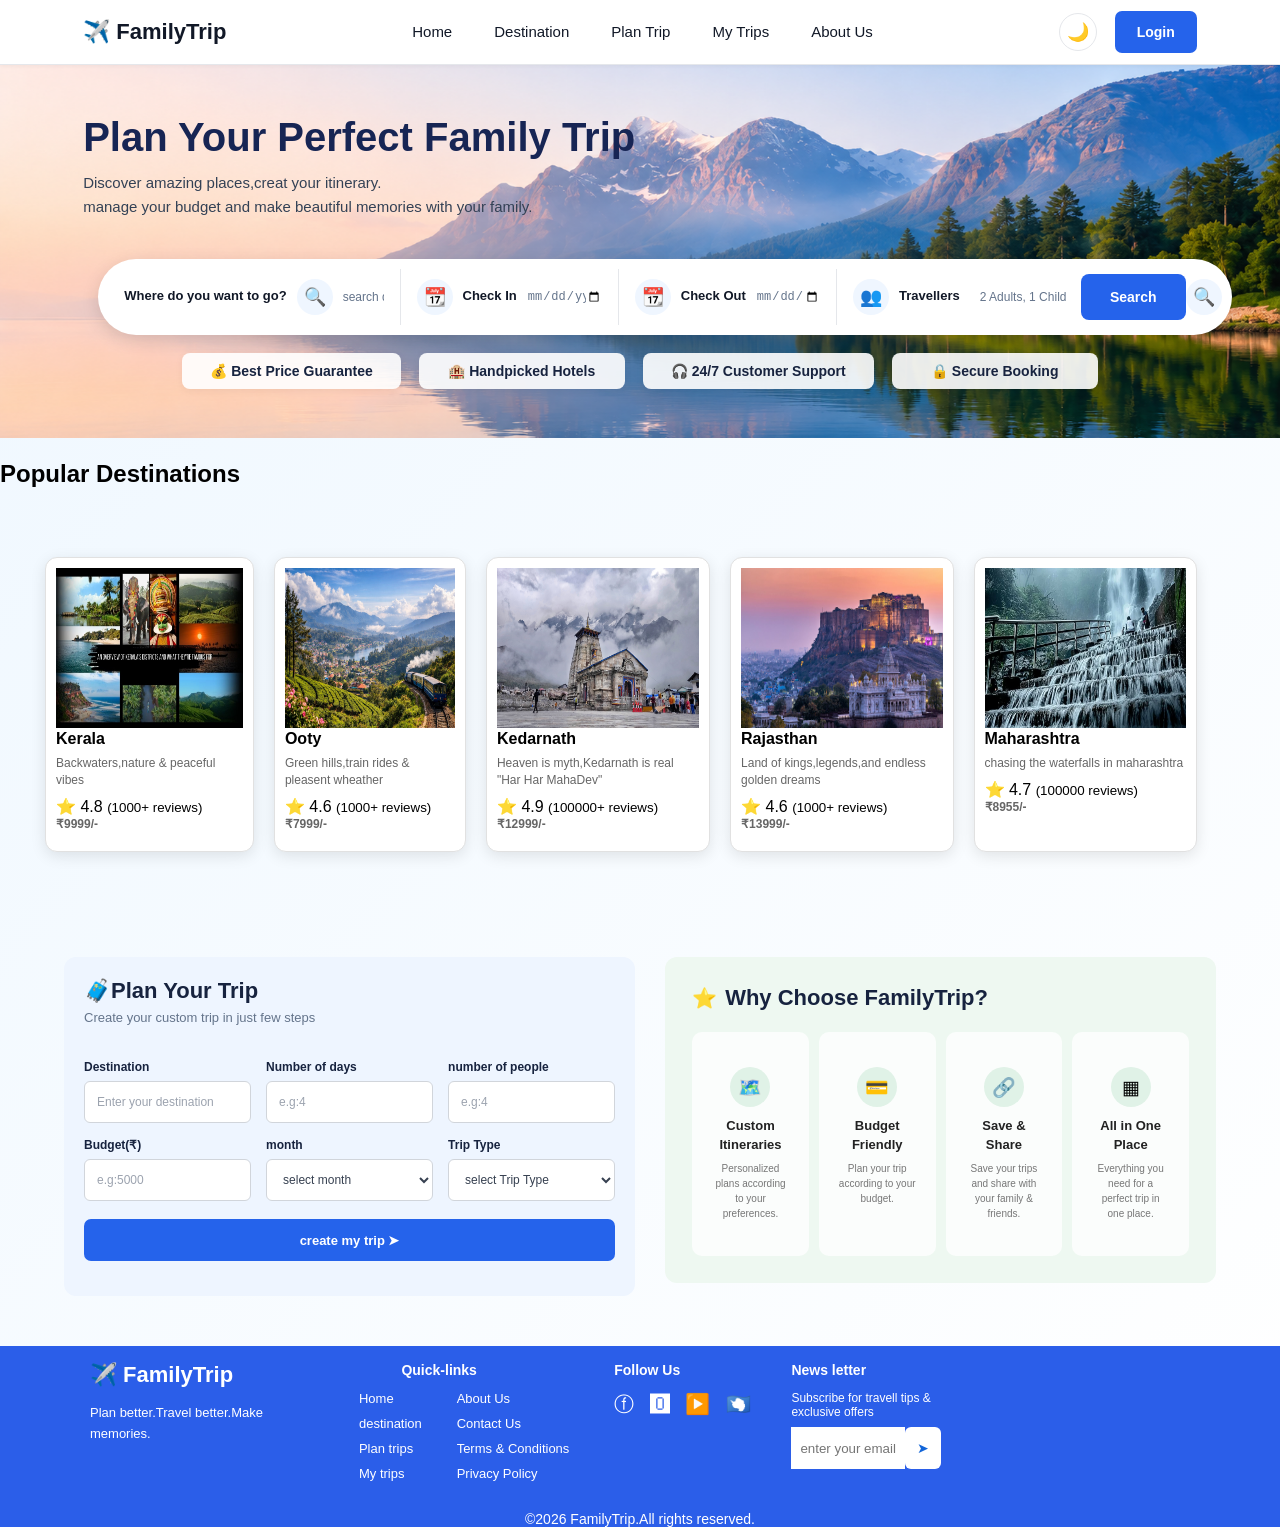
==== commit d6ec7041: "mobile-fitting" ====
--- a/index.html
+++ b/index.html
@@ -120,7 +120,7 @@
     <!---------kedarnath-------->
     <div class="destination-card">
         <img
-        src="images/destinations/kedarnath.png"
+        src="../images/destinations/kedarnath.png"
         alt="Kedarnath"
         >
         <div class="destination-content">
@@ -129,7 +129,7 @@
             <span>⭐</span>
             <span>4.9</span>
             <small>(100000+ reviews)</small>
-            <p class="'price">₹12999/-</p>
+            <p class="price">₹12999/-</p>
         </div>
     </div>
     <!--------rajasthan--------->
@@ -232,12 +232,13 @@
             <label for="trip-type">Trip Type</label>
             <select id="type-type">
                <option value="">select Trip Type</option>
-               <option>Family vaction</option>
+               <option>Family</option>
                <option>Bachealor/friends josh</option>
-               <option>Advanture</option>
-               <option>Beach</option>
+               <option>Couple</option>
+               <option>Solo</option>
                <option>heritage</option>
                <option>Trecking</option>
+               <option>Adventure</option>
                </select>
         </div>
         <button class="create-btn">create my trip ➤</button>
@@ -306,19 +307,26 @@
                 <h2>✈️ FamilyTrip</h2>
                 <p>Plan better.Travel better.Make memories.</p>
             </div>
-            <div class="footer-link">
+            
+            <div class="about-me">
+            <div class="Quick-link">
                 <h3>Quick-links</h3>
-                <a href="index.html">Home</a>
-                <a href="pages/destinations.html">destination</a>
-                <a href="pages/my-trips.html">Plan trips</a>
-                <a href="pages/plan-trip.html">My trips</a>
-            </div>
-
-            <div class="footer-link">
-                <a href="pages/About Us.html">About Us</a>
-                <a href="pages/Contact Us.html">Contact Us</a>
-                <a href="pages/Terms & conditions.html">Terms & Conditions</a>
-                <a href="pages/Privacy Policy.html">Privacy Policy</a>
+            </div>
+            <div class="f-links">
+                <div class="footer-link">
+                    <a href="index.html">Home</a>
+                    <a href="pages/destinations.html">destination</a>
+                    <a href="pages/my-trips.html">Plan trips</a>
+                    <a href="pages/plan-trip.html">My trips</a>
+                </div>
+
+                <div class="footer-link">
+                    <a href="pages/About Us.html">About Us</a>
+                    <a href="pages/Contact Us.html">Contact Us</a>
+                    <a href="pages/Terms & conditions.html">Terms & Conditions</a>
+                    <a href="pages/Privacy Policy.html">Privacy Policy</a>
+                </div>
+            </div>
             </div>
             <div class="footer-social">
                 <h3>Follow Us</h3>
--- a/css/style.css
+++ b/css/style.css
@@ -1,6 +1,20 @@
+:root{
+    --primary-color:#1e88e5;
+    --dark-navy:#1e3a5f;
+    --white:#ffffff;
+    --light-blue:#e3f2fd;
+    --light-green:#e8f5e9;
+    --light-text:var(--gray-text);
+    --border-grey:#e1e1e1;
+}
 body{
     font-family:arial,sans-serif;
     box-sizing: border-box;
+    font-family:Arial,sans-serif;
+    box-sizing:border-box;
+    margin:0;
+    background:linear-gradient(135deg,#eef7ff,#ffffff)
+       
 }
 
 .navbar {
@@ -9,7 +23,7 @@
     align-items: center;
     justify-content: space-between;
     padding: 0 6.5%;
-    background-color: white;
+    background-color:var(--white);
     border-bottom: 1px solid #e5e7eb;
     box-shadow: 0 1px 4px rgba(0, 0, 0, 0.05);
     position: relative;
@@ -1012,7 +1026,7 @@
 }
 .footer{
     width:100%;
-    background-color: #1d4ed8;
+    background-color: #2b5ee9;
     color:white;
     padding:25px o 10px;
     box-sizing: border-box;
@@ -1044,11 +1058,19 @@
     flex-direction:column;
     gap:10px;
 }
-footer-link a{
+.footer-link a{
     color:white;
     text-decoration: none;
     font-size:13px;
     flex-direction: column;
+}
+
+.Quick-link{
+    display:block;
+    display: flex;
+    justify-content: center;
+    align-content: center;
+    margin-left: -50px;
 }
 .footer-link a:hover{
     text-decoration:underline;
@@ -1073,20 +1095,539 @@
     border:none;
     box-sizing: border-box;
 }
-newsletter-box button{
+.newsletter-box button{
     padding: 9px 12px;
     border:none;
     background-color:white;
     color:#1265d8;
     cursor:pointer;
 }
-footer-bottom{
+.footer-bottom{
     text-align:center;
     margin-top:20px;
     padding-top:10px;
     border-top:1px solid rgba(255,255,253,0,25);
 }
 .footer-bottom p{
-    margin:0 400px ;
+    margin:0 400px;
     font-size:14px;
-}+}
+
+.f-links{
+    display:flex;
+    justify-content: space-evenly;
+    gap:15px;
+}
+.about-me{
+    width:250px;
+}
+<!--------------Kerala Page ----------------->
+
+.kerala-intro,
+.kerala-highlights,
+.things-to-do {
+    max-width: 1100px;
+    margin: 30px auto;
+    padding: 25px;
+}
+
+.kerala-intro h2,
+.kerala-highlights h2,
+.things-to-do h2 {
+    color: #2563eb;
+    margin-bottom: 15px;
+}
+    
+.kerala-intro p {
+    line-height: 1.7;
+    color: #555;
+}
+
+.places {
+    display: grid;
+    grid-template-columns: repeat(4, 1fr);
+    gap: 20px;
+}
+
+
+.place {
+    padding: 20px;
+    background: #f5f7fa;
+    border-radius: 12px;
+}
+
+.place h3 {
+    margin-bottom: 10px;
+}
+
+.place p {
+    color: #666;
+    line-height: 1.5;
+}
+
+.things-to-do li {
+    margin: 10px 0;
+}
+<!-----------------Ooty page ----------------->
+.ooty-intro,
+.ooty-highlights,
+.things-to-do {
+    max-width: 1100px;
+    margin: 30px auto;
+    padding: 25px;
+}
+
+.ooty-intro h2,
+.ooty-highlights h2,
+.things-to-do h2 {
+    color: #2563eb;
+    margin-bottom: 15px;
+}
+.ooty-intro p {
+    line-height: 1.7;
+    color: #555;
+}
+<!-----------------plan-trip page----------------->
+
+/* FINAL PLAN TRIP FIX *//* =================================
+   PLAN TRIP PAGE
+================================= */
+
+.plan-trip-page {
+    width: 90%;
+    max-width: 1000px;
+    margin: 50px auto;
+}
+
+
+/* Header */
+
+.plan-trip-header {
+    margin-bottom: 30px;
+}
+
+.plan-trip-header h1 {
+    margin: 0 0 10px;
+    font-size: 32px;
+    color:var(--dark-navy);
+}
+
+.plan-trip-header p {
+    margin: 0;
+    font-size: 16px;
+    color: #666;
+}
+
+
+/* Trip Box */
+
+.trip-box {
+    width: 100%;
+    padding: 30px;
+    background-color: #ffffff;
+    border: 1px solid #e1e1e1;
+    border-radius: 12px;
+    box-sizing: border-box;
+}
+
+.trip-box h2 {
+    margin: 0 0 25px;
+    font-size: 24px;
+    color: var(--dark-navy);
+}
+
+
+/* Two-column layout */
+
+.trip-details {
+    display: grid;
+    grid-template-columns: 1fr 1fr;
+    gap: 25px 30px;
+}
+
+
+/* Individual field */
+
+.trip-field {
+    width: 100%;
+    display: flex;
+    flex-direction: column;
+    gap: 8px;
+}
+
+
+/* Labels */
+
+.trip-field label {
+    font-size: 14px;
+    font-weight: 600;
+    color: #333;
+}
+
+
+/* Input and Select */
+
+.trip-field input,
+.trip-field select {
+    width: 100%;
+    height: 42px;
+    padding: 0 12px;
+    box-sizing: border-box;
+
+    border: 1px solid #ccc;
+    border-radius: 6px;
+
+    background-color: #fff;
+    font-size: 14px;
+    color: #333;
+
+    outline: none;
+}
+
+
+/* Placeholder */
+
+.trip-field input::placeholder {
+    color: #999;
+}
+
+
+/* Focus */
+
+.trip-field input:focus,
+.trip-field select:focus {
+    border-color: var(--primary-blue);
+}
+
+
+/* Mobile */
+
+@media (max-width: 600px) {
+
+    .plan-trip-page {
+        width: 90%;
+        margin: 30px auto;
+    }
+
+    .plan-trip-header h1 {
+        font-size: 26px;
+    }
+
+    .trip-box {
+        padding: 20px;
+    }
+
+    .trip-details {
+        grid-template-columns: 1fr;
+        gap: 20px;
+    }
+
+}
+.my-trips-page{
+    width:90%;
+    max-width:1100px;
+    margin:50px auto;
+}
+.my-trips-page h1{
+    margin-bottom:10px;
+    color:#1e3a5f;
+}
+.my-trips-page p{
+    color:var(--gray-text);
+    margin-bottom:30px;
+}
+<!-------------trip-cards---------------->
+.trip-details-cards{
+    display:grid;
+    grid-template-columns: repeat(3, 1fr);
+    gap:20px;
+}
+.trip-details-card{
+    background-color:white;
+    padding:25px;
+    border:1px solid #e1e1e1;
+    border-radius:12px;
+    box-shadow:inset 0 0 10px rgba(0,0,0,0.08);
+}
+.trip-details-card h2{
+    margin:0 0 18px;
+    color:#1e3a5f;
+    font-size:14px;
+}
+.trip-details-card p{
+    margin:0 0 10px;
+    color:#666;
+    font-size:13px;
+}
+.my-trip-card-span{
+    display:inline-block;
+    margin-top:15px;
+    padding:6px 12px;
+    background-color:#e8f5e9;
+    color:#2e7d32;
+    border-radius:20px;
+    font-size:12px;
+    font-weight:600;
+}
+<!---------about us page--------------->
+.about-page{
+    width:90%;
+    max-width:1000px;
+    margin:50px auto;
+}
+.about-page h1{
+    margin-bottom:10px;
+    color:#1e3a5f;
+    text-align:center;
+    font-size:32px;
+}
+.about-page p{
+    margin:0 auto 35px;
+    max-width:700px;
+    text-align:center;
+    color:#666;
+    font-size:16px;
+    line-height:1.6;
+}
+.about-section{
+    background-color:#ffffff;
+    padding:25px;
+    margin-bottom:20px;
+    border:1px solid #e1e1e1;
+    border-radius:12px;
+    box-shadow:0 3px 10px rgba(0,0,0,0.08);
+}
+.about-section h2{
+    margin:0 0 12px;
+    color:#1e3a5f;
+    font-size:15px;
+}
+.about-section p{
+    margin:0;
+    padding-left:20px;
+}
+.about-section ul{
+    margin:0;
+    color:#555;
+    font-size:15px;
+}
+.about-section li{
+    margin-bottom:10px;
+    color:#555;
+    font-size:15px;
+}
+h1{
+    font-size:32px;
+    line-height:1.2;
+}
+h2{
+    font-size:24px;
+    line-height:1.3;
+}
+h3{
+    font-size:20px;
+    line-height:1.4;
+}
+h4{
+    font-size:15px;
+    line-height:1.6;
+}
+button{
+    height:42px;
+    padding:0 20px;
+    border:none;
+    border-radius:6px;
+    background-color:#1e88e5;
+    color:white;
+    font-size:14px;
+    cursor:pointer;
+}
+.trip-details-card,
+.destination-card,
+.feature-card{
+    border-radius:12px;
+    border:1px solid #e1e1e1;
+    background-color:#ffffff;
+}
+@media(max-width: 600px){
+    .destination-container{
+        flex-direction:column;
+        width:100%;
+        padding:10px;
+        gap:20px;
+        box-sizing: border-box;
+    }
+    .destinaton-card{
+        width:100%;
+        box-sizing: border-box;
+    }
+}
+@media(max-width:600px){
+    .trip-details{
+        grid-template-columns:1fr;
+        gap:20px;
+    }
+}
+/* =========================
+   MOBILE FOOTER
+========================= */
+
+@media (max-width: 600px) {
+
+    .footer {
+        width: 100%;
+        box-sizing: border-box;
+        padding: 30px 20px;
+    }
+
+    .footer-container {
+        width: 100%;
+        display: grid;
+        grid-template-columns: 1fr;
+        gap: 30px;
+        box-sizing: border-box;
+    }
+
+    .footer-brand,
+    .about-me,
+    .footer-social,
+    .footer-newsletter {
+        width: 100%;
+        box-sizing: border-box;
+    }
+
+    .about-me {
+        display: grid;
+        grid-template-columns: 1fr;
+        gap: 20px;
+    }
+
+    .f-links {
+        width: 100%;
+        display: grid;
+        grid-template-columns: 1fr;
+        gap: 10px;
+    }
+
+    .footer-link {
+        width: 100%;
+        box-sizing: border-box;
+    }
+
+    .footer a {
+        display: block;
+        margin-bottom: 8px;
+    }
+
+    .footer p {
+        max-width: 100%;
+        line-height: 1.5;
+    }
+
+}
+@media (max-width: 600px) {
+
+    .search-box {
+        width: 100%;
+        max-width: 100%;
+        box-sizing: border-box;
+    }
+
+    .search-item {
+        width: 100%;
+        max-width: 100%;
+        box-sizing: border-box;
+        min-width: 0;
+    }
+
+    .search-item input {
+        width: auto;
+        max-width: 100%;
+        flex: 1;
+        min-width: 0;
+        box-sizing: border-box;
+    }
+
+}
+@media (max-width: 600px) {
+
+    .hero {
+        width: 100%;
+        min-height: 600px;
+        background-size: cover;
+        background-position: center;
+        background-repeat: no-repeat;
+        box-sizing: border-box;
+    }
+
+}
+
+/* =========================
+   MOBILE - TRUST FEATURES
+========================= */
+
+@media (max-width: 600px) {
+
+    .hero-features {
+        width: 100%;
+        display: grid;
+        grid-template-columns: 1fr;
+        gap: 12px;
+        padding: 10px;
+        box-sizing: border-box;
+    }
+
+    .hero-features > div {
+        width: 100%;
+        min-width: 0;
+        box-sizing: border-box;
+        padding: 15px;
+        text-align: center;
+    }
+
+}
+/* =========================
+   MOBILE SEARCH BOX FIX
+========================= */
+
+@media (max-width: 600px) {
+
+    .search-box .search-item:first-child {
+        width: 100%;
+        max-width: 100%;
+        min-width: 0;
+        box-sizing: border-box;
+        display: flex;
+        align-items: center;
+        gap: 8px;
+        padding: 12px;
+        overflow: hidden;
+    }
+
+    .search-box .search-item:first-child label {
+        font-size: 13px;
+        white-space: nowrap;
+        flex-shrink: 0;
+    }
+
+    .search-box .search-item:first-child .search-icon {
+        flex-shrink: 0;
+    }
+
+    .search-box .search-item:first-child input {
+        width: 100%;
+        min-width: 0;
+        max-width: 100%;
+        box-sizing: border-box;
+        font-size: 13px;
+    }
+
+}
+
+
+
+
+
+    
+
+
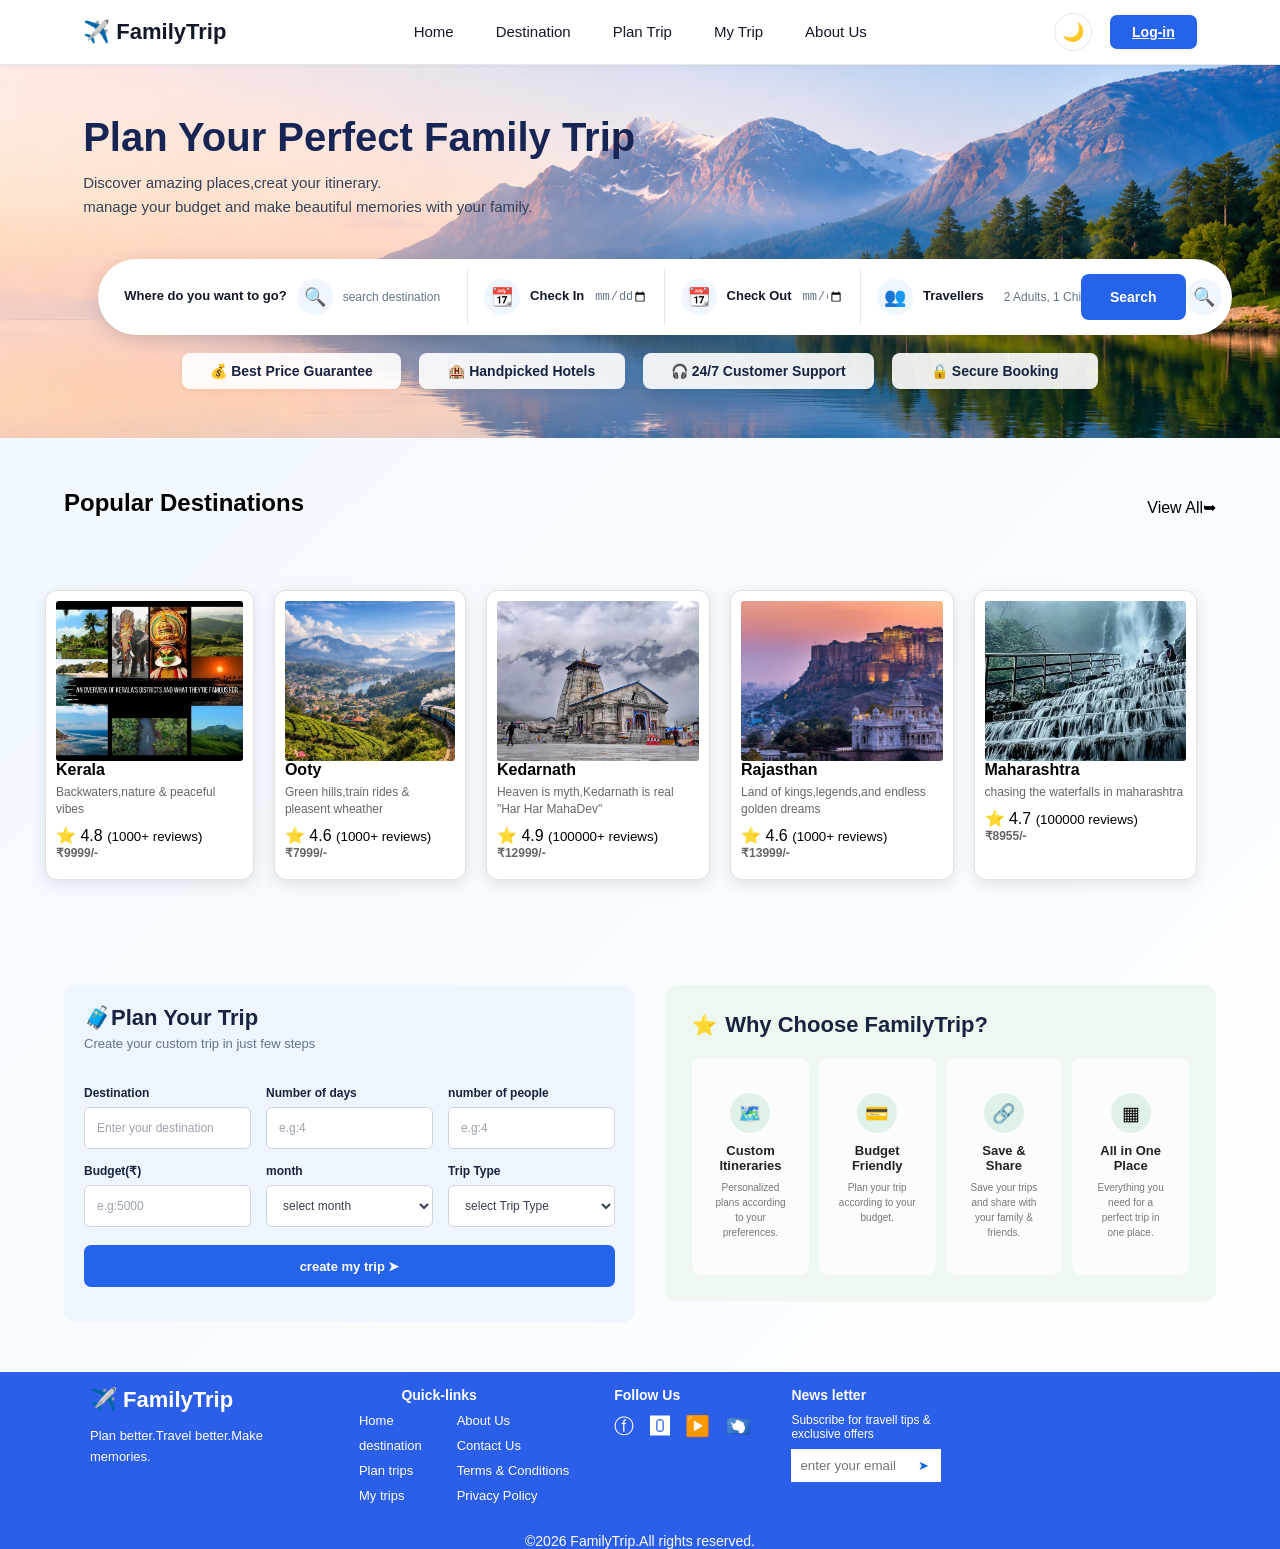
==== commit f5c11ea6: "login page" ====
--- a/index.html
+++ b/index.html
@@ -13,17 +13,17 @@
             <div class="logo">✈️ FamilyTrip</div>
 <!-----navigation links-->
 <ul class="navigation-links">
-    <li> <a href="index.html" class="home destination">Home</a></li>
+    <li><a href="index.html" class="home destination">Home</a></li>
     <li><a href="pages/destinations.html" class="destination">Destination</a></li>
     <li><a href="pages/plan-trip.html" class="plan-trip">Plan Trip</a></li>
-    <li> <a href="pages/my-trips.html" class="my-trips">My Trips</a></li>
-    <li> <a href="pages/about.html" class="about-us">About Us</a></li>
+    <li><a href="pages/my-trip.html" class="my-trip">My Trip</a></li>
+    <li><a href="pages/about.html" class="about-us">About Us</a></li>
 </ul>
 
 <!-----right side action-->
 <div class="nav-actions">
     <button class="theme-btn">🌙</button>
-    <button class="login-btn">Login</button>
+    <a href="pages/login.html" class="login-btn">Log-in</a>
 </div>
  </nav>
  </header>
@@ -83,8 +83,10 @@
  </section>
 
  <section class="destinations-section">
-
-    <h2>Popular Destinations</h2>
+    <div class="destination-header">
+        <h2>Popular Destinations</h2>
+        <a href="pages/destinations.html">View All➥</a>
+    </div>
 
     <div class="destination-container">
         <!-----kerala------->
--- a/css/style.css
+++ b/css/style.css
@@ -181,7 +181,7 @@
 }
 
 .search-item:nth-child(1) {
-    flex: 1.4;
+    flex: 2;
 }
 
 .search-item:nth-child(2) {
@@ -493,6 +493,7 @@
     flex-direction: row;
     padding:45px;
     margin-bottom: 20px;
+    margin-top:10px;
 }
 .destination-card:hover{
     transform:scale(1.08)translateY(-8px);
@@ -520,6 +521,8 @@
     width: 100%;
     height:160px;
     display:block;
+    object-fit:cover;
+    border-radius:3px;
 }
 .image-content{
     padding:12px;
@@ -1192,256 +1195,706 @@
 /* FINAL PLAN TRIP FIX *//* =================================
    PLAN TRIP PAGE
 ================================= */
-
-.plan-trip-page {
+/* =================================
+   PLAN TRIP DECORATION
+================================= */
+
+.plan-hero {
+    width: 100%;
+    min-height: 700px;
+
+    padding: 60px 5% 80px;
+
+    box-sizing: border-box;
+
+    background:
+        linear-gradient(
+            rgba(27, 61, 86, 0.72),
+            rgba(35, 130, 193, 0.9)
+        ),
+        url("../images/destinations/kedarnath.png");
+
+    background-size: cover;
+    background-position: center;
+    background-repeat: no-repeat;
+}
+
+
+/* ---------- Heading ---------- */
+
+.plan-hero-content {
     width: 90%;
     max-width: 1000px;
-    margin: 50px auto;
-}
-
-
-/* Header */
-
-.plan-trip-header {
+
+    margin: 0 auto 35px;
+}
+
+.plan-small-text {
+    margin: 0 0 12px;
+
+    color: var(--dark-navy);
+
+    font-size: 12px;
+    font-weight: 700;
+
+    letter-spacing: 2px;
+}
+
+.plan-hero-content h1 {
+    margin: 0 0 10px;
+
+    color: var(--dark-navy);
+
+    font-size: 46px;
+    line-height: 1.2;
+}
+
+.plan-subtitle {
+    margin: 0 0 20px;
+
+    color: #40566f;
+
+    font-size: 18px;
+}
+
+
+/* ---------- Quote ---------- */
+
+.plan-quote {
+    display: inline-block;
+
+    padding: 13px 22px;
+
+    background-color: rgba(255, 255, 255, 0.92);
+
+    border-radius: 30px;
+
+    color: var(--dark-navy);
+
+    font-size: 15px;
+    font-weight: 600;
+
+    box-shadow: 0 5px 15px rgba(0, 0, 0, 0.08);
+}
+
+
+/* ---------- Trip Box ---------- */
+
+.plan-hero .trip-box {
+    width: 90%;
+    max-width: 1000px;
+
+    margin: 0 auto;
+
+    padding: 35px;
+
+    box-sizing: border-box;
+
+    background-color: rgba(255, 255, 255, 0.96);
+
+    border: 1px solid #e1e1e1;
+
+    border-radius: 20px;
+
+    box-shadow: 0 12px 35px rgba(0, 0, 0, 0.12);
+}
+
+
+/* ---------- Trip Title ---------- */
+
+.trip-title {
+    display: flex;
+
+    align-items: center;
+
+    gap: 15px;
+
     margin-bottom: 30px;
 }
 
-.plan-trip-header h1 {
+.trip-icon {
+    font-size: 35px;
+}
+
+.trip-title h2 {
+    margin: 0 0 5px;
+
+    color: var(--dark-navy);
+}
+
+.trip-title p {
+    margin: 0;
+
+    color: var(--gray-text);
+
+    font-size: 14px;
+}
+
+
+/* ---------- Form ---------- */
+
+.plan-hero .trip-details {
+    display: grid;
+
+    grid-template-columns: repeat(3, 1fr);
+
+    gap: 25px;
+}
+
+.plan-hero .trip-field {
+    width: 100%;
+
+    display: flex;
+
+    flex-direction: column;
+
+    gap: 8px;
+}
+
+.plan-hero .trip-field label {
+    color: var(--dark-navy);
+
+    font-size: 14px;
+
+    font-weight: 600;
+}
+
+.plan-hero .trip-field input,
+.plan-hero .trip-field select {
+    width: 100%;
+
+    height: 45px;
+
+    padding: 0 14px;
+
+    box-sizing: border-box;
+
+    border: 1px solid #d5dfea;
+
+    border-radius: 8px;
+
+    background-color: #ffffff;
+
+    font-size: 14px;
+
+    color: #555;
+}
+
+.plan-hero .trip-field input:focus,
+.plan-hero .trip-field select:focus {
+    outline: none;
+
+    border-color: var(--primary-blue);
+}
+
+
+/* ---------- Button ---------- */
+
+.plan-button {
+    display: block;
+
+    margin: 35px auto 0;
+
+    min-width: 200px;
+
+    height: 50px;
+
+    padding: 0 25px;
+
+    border: none;
+
+    border-radius: 8px;
+
+    background-color: var(--primary-blue);
+
+    color: rgb(108, 58, 226);
+
+    font-size: 16px;
+
+    font-weight: 600;
+
+    cursor: pointer;
+
+    box-shadow: 0 6px 15px rgba(27, 94, 152, 0.25);
+
+    transition: 0.2s ease;
+}
+
+.plan-button:hover {
+    transform: translateY(-2px);
+
+    box-shadow: 0 10px 20px rgba(123, 123, 232, 0.3);
+}
+
+
+/* ---------- Mobile ---------- */
+
+@media (max-width: 700px) {
+
+    .plan-hero {
+        padding: 40px 20px;
+    }
+
+    .plan-hero-content {
+        width: 100%;
+    }
+
+    .plan-hero-content h1 {
+        font-size: 32px;
+    }
+
+    .plan-subtitle {
+        font-size: 16px;
+    }
+
+    .plan-hero .trip-box {
+        width: 100%;
+
+        padding: 25px 20px;
+    }
+
+    .plan-hero .trip-details {
+        grid-template-columns: 1fr;
+
+        gap: 20px;
+    }
+
+}
+
+<!-------------trip-cards---------------->
+/* =================================
+   MY TRIPS - DECORATION
+================================= */
+
+
+/* ---------- Page Heading ---------- */
+
+.my-trips-page h1 {
     margin: 0 0 10px;
-    font-size: 32px;
-    color:var(--dark-navy);
-}
-
-.plan-trip-header p {
+
+    text-align: center;
+
+    font-size: 38px;
+
+    color: var(--dark-navy);
+}
+
+.my-trips-page > p {
+    max-width: 700px;
+
+    margin: 0 auto 40px;
+
+    text-align: center;
+
+    color: var(--gray-text);
+
+    font-size: 16px;
+
+    line-height: 1.6;
+}
+
+
+/* ---------- Trip Cards Layout ---------- */
+
+.my-trips-page .trip-details-cards {
+    display: grid;
+
+    grid-template-columns: repeat(3, 1fr);
+
+    gap: 25px;
+}
+
+
+/* ---------- Individual Card ---------- */
+
+.my-trips-page .trip-details-card {
+    padding: 25px;
+
+    background: rgba(255, 255, 255, 0.95);
+
+    border: 1px solid #e1e1e1;
+
+    border-radius: 16px;
+
+    box-shadow: 0 6px 20px rgba(0, 0, 0, 0.08);
+
+    box-sizing: border-box;
+
+    transition: 0.25s ease;
+}
+
+
+/* ---------- Card Hover ---------- */
+
+.my-trips-page .trip-details-card:hover {
+    transform: translateY(-6px);
+
+    box-shadow: 0 12px 28px rgba(0, 0, 0, 0.14);
+
+    border-color: var(--primary-blue);
+}
+
+
+/* ---------- Card Heading ---------- */
+
+.my-trips-page .trip-details-card h2 {
+    margin: 0 0 20px;
+
+    color: var(--dark-navy);
+
+    font-size: 20px;
+
+    text-transform: capitalize;
+}
+
+
+/* ---------- Card Details ---------- */
+
+.my-trips-page .trip-details-card p {
+    margin: 10px 0;
+
+    color: var(--gray-text);
+
+    font-size: 14px;
+
+    line-height: 1.5;
+}
+
+
+/* ---------- Small Labels ---------- */
+
+.my-trips-page .trip-details-card p::before {
+    content: "• ";
+
+    color: var(--primary-blue);
+
+    font-weight: bold;
+}
+
+
+/* ---------- Upcoming Badge ---------- */
+
+.my-trips-page .trip-details-card span {
+    display: inline-block;
+
+    margin-top: 12px;
+
+    padding: 7px 14px;
+
+    background-color: var(--light-green);
+
+    color: #2e7d32;
+
+    border-radius: 20px;
+
+    font-size: 12px;
+
+    font-weight: 600;
+}
+
+
+/* ---------- Mobile ---------- */
+
+@media (max-width: 700px) {
+
+    .my-trips-page {
+        width: 90%;
+
+        margin: 35px auto 60px;
+    }
+
+    .my-trips-page h1 {
+        font-size: 30px;
+    }
+
+    .my-trips-page > p {
+        font-size: 14px;
+
+        margin-bottom: 30px;
+    }
+
+    .my-trips-page .trip-details-cards {
+        grid-template-columns: 1fr;
+
+        gap: 20px;
+    }
+
+    .my-trips-page .trip-details-card {
+        padding: 22px;
+    }
+
+}
+/* =================================
+   MY TRIPS - COLORFUL DESIGN
+================================= */
+
+.my-trips-page {
+    background: linear-gradient(135deg, #eef7ff, #ffffff);
+    padding: 35px;
+    border-radius: 20px;
+}
+
+
+/* Heading */
+
+.my-trips-page h1 {
+    color: var(--dark-navy);
+}
+
+
+/* Cards */
+
+.my-trips-page .trip-details-card {
+    position: relative;
+    overflow: hidden;
+
+    background: linear-gradient(135deg, #ffffff, #f5faff);
+
+    border: none;
+
+    box-shadow: 0 6px 20px rgba(30, 136, 229, 0.12);
+}
+
+.my-trips-page .trip-details-card h2 {
+    color: var(--dark-navy);
+}
+
+
+/* Details */
+
+.my-trips-page .trip-details-card p {
+    color: #555;
+}
+
+
+/* Upcoming badge */
+
+.my-trips-page .trip-details-card span {
+    background-color: #e8f5e9;
+    color: #2e7d32;
+}
+
+
+/* Hover */
+
+.my-trips-page .trip-details-card:hover {
+    transform: translateY(-7px);
+
+    box-shadow: 0 14px 30px rgba(30, 136, 229, 0.18);
+}
+/* =================================
+   MY TRIPS - CARD COLORS
+================================= */
+
+.my-trips-page .trip-details-card:nth-child(1) {
+    background: linear-gradient(135deg, #e3f2fd, #ffffff);
+}
+
+.my-trips-page .trip-details-card:nth-child(2) {
+    background: linear-gradient(135deg, #fff3e0, #ffffff);
+}
+
+.my-trips-page .trip-details-card:nth-child(3) {
+    background: linear-gradient(135deg, #f3e5f5, #ffffff);
+}
+
+.my-trips-page .trip-details-card:nth-child(4) {
+    background: linear-gradient(135deg, #e0f7fa, #ffffff);
+}
+
+.my-trips-page .trip-details-card:nth-child(5) {
+    background: linear-gradient(135deg, #e8f5e9, #ffffff);
+}
+
+.my-trips-page .trip-details-card:nth-child(6) {
+    background: linear-gradient(135deg, #ffebee, #ffffff);
+}
+<!---------about us page--------------->
+
+
+
+/* =================================
+   ABOUT US - BEAUTIFUL DESIGN
+================================= */
+
+.about-page {
+    width: 90%;
+    max-width: 1050px;
+    margin: 50px auto 70px;
+}
+
+
+/* ===== MAIN TITLE ===== */
+
+.about-page > h1 {
+    text-align: center;
+    font-size: 36px;
+    color: var(--dark-navy);
+    margin: 0 0 12px;
+}
+
+.about-page > p {
+    max-width: 750px;
+    margin: 0 auto 40px;
+    text-align: center;
+    color: var(--gray-text);
+    font-size: 16px;
+    line-height: 1.7;
+}
+
+
+/* ===== ABOUT SECTIONS ===== */
+
+.about-section {
+    position: relative;
+
+    background: #ffffff;
+
+    padding: 28px 35px;
+
+    margin-bottom: 22px;
+
+    border: 1px solid #e1e1e1;
+
+    border-radius: 12px;
+
+    box-shadow: 0 4px 12px rgba(0, 0, 0, 0.06);
+
+    transition: transform 0.3s ease,
+                box-shadow 0.3s ease;
+}
+
+
+/* Color strip */
+
+.about-section::before {
+    content: "";
+
+    position: absolute;
+
+    left: 0;
+    top: 0;
+
+    width: 6px;
+    height: 100%;
+
+    border-radius: 12px 0 0 12px;
+
+    background: var(--primary-blue);
+}
+
+
+/* Mission */
+
+.about-section:nth-of-type(1)::before {
+    background: #1e88e5;
+}
+
+
+/* Vision */
+
+.about-section:nth-of-type(2)::before {
+    background: #43a047;
+}
+
+
+/* Why FamilyTrip */
+
+.about-section:nth-of-type(3)::before {
+    background: #ff9800;
+}
+
+
+/* Values */
+
+.about-section:nth-of-type(4)::before {
+    background: #9c27b0;
+}
+
+
+/* ===== SECTION HEADING ===== */
+
+.about-section h2 {
+    margin: 0 0 12px;
+
+    color: var(--dark-navy);
+
+    font-size: 22px;
+}
+
+
+/* ===== SECTION TEXT ===== */
+
+.about-section p {
     margin: 0;
-    font-size: 16px;
-    color: #666;
-}
-
-
-/* Trip Box */
-
-.trip-box {
-    width: 100%;
-    padding: 30px;
-    background-color: #ffffff;
-    border: 1px solid #e1e1e1;
-    border-radius: 12px;
-    box-sizing: border-box;
-}
-
-.trip-box h2 {
-    margin: 0 0 25px;
-    font-size: 24px;
-    color: var(--dark-navy);
-}
-
-
-/* Two-column layout */
-
-.trip-details {
-    display: grid;
-    grid-template-columns: 1fr 1fr;
-    gap: 25px 30px;
-}
-
-
-/* Individual field */
-
-.trip-field {
-    width: 100%;
-    display: flex;
-    flex-direction: column;
-    gap: 8px;
-}
-
-
-/* Labels */
-
-.trip-field label {
-    font-size: 14px;
-    font-weight: 600;
-    color: #333;
-}
-
-
-/* Input and Select */
-
-.trip-field input,
-.trip-field select {
-    width: 100%;
-    height: 42px;
-    padding: 0 12px;
-    box-sizing: border-box;
-
-    border: 1px solid #ccc;
-    border-radius: 6px;
-
-    background-color: #fff;
-    font-size: 14px;
-    color: #333;
-
-    outline: none;
-}
-
-
-/* Placeholder */
-
-.trip-field input::placeholder {
-    color: #999;
-}
-
-
-/* Focus */
-
-.trip-field input:focus,
-.trip-field select:focus {
-    border-color: var(--primary-blue);
-}
-
-
-/* Mobile */
+
+    color: var(--gray-text);
+
+    font-size: 15px;
+
+    line-height: 1.7;
+}
+
+
+/* ===== VALUES LIST ===== */
+
+.about-section ul {
+    margin: 5px 0 0;
+
+    padding-left: 22px;
+}
+
+.about-section li {
+    margin-bottom: 10px;
+
+    color: var(--gray-text);
+
+    font-size: 15px;
+}
+
+
+/* ===== HOVER EFFECT ===== */
+
+.about-section:hover {
+    transform: translateY(-4px);
+
+    box-shadow: 0 8px 20px rgba(0, 0, 0, 0.10);
+}
+
+
+/* ===== MOBILE ===== */
 
 @media (max-width: 600px) {
 
-    .plan-trip-page {
+    .about-page {
         width: 90%;
-        margin: 30px auto;
-    }
-
-    .plan-trip-header h1 {
-        font-size: 26px;
-    }
-
-    .trip-box {
-        padding: 20px;
-    }
-
-    .trip-details {
-        grid-template-columns: 1fr;
-        gap: 20px;
-    }
-
-}
-.my-trips-page{
-    width:90%;
-    max-width:1100px;
-    margin:50px auto;
-}
-.my-trips-page h1{
-    margin-bottom:10px;
-    color:#1e3a5f;
-}
-.my-trips-page p{
-    color:var(--gray-text);
-    margin-bottom:30px;
-}
-<!-------------trip-cards---------------->
-.trip-details-cards{
-    display:grid;
-    grid-template-columns: repeat(3, 1fr);
-    gap:20px;
-}
-.trip-details-card{
-    background-color:white;
-    padding:25px;
-    border:1px solid #e1e1e1;
-    border-radius:12px;
-    box-shadow:inset 0 0 10px rgba(0,0,0,0.08);
-}
-.trip-details-card h2{
-    margin:0 0 18px;
-    color:#1e3a5f;
-    font-size:14px;
-}
-.trip-details-card p{
-    margin:0 0 10px;
-    color:#666;
-    font-size:13px;
-}
-.my-trip-card-span{
-    display:inline-block;
-    margin-top:15px;
-    padding:6px 12px;
-    background-color:#e8f5e9;
-    color:#2e7d32;
-    border-radius:20px;
-    font-size:12px;
-    font-weight:600;
-}
-<!---------about us page--------------->
-.about-page{
-    width:90%;
-    max-width:1000px;
-    margin:50px auto;
-}
-.about-page h1{
-    margin-bottom:10px;
-    color:#1e3a5f;
-    text-align:center;
-    font-size:32px;
-}
-.about-page p{
-    margin:0 auto 35px;
-    max-width:700px;
-    text-align:center;
-    color:#666;
-    font-size:16px;
-    line-height:1.6;
-}
-.about-section{
-    background-color:#ffffff;
-    padding:25px;
-    margin-bottom:20px;
-    border:1px solid #e1e1e1;
-    border-radius:12px;
-    box-shadow:0 3px 10px rgba(0,0,0,0.08);
-}
-.about-section h2{
-    margin:0 0 12px;
-    color:#1e3a5f;
-    font-size:15px;
-}
-.about-section p{
-    margin:0;
-    padding-left:20px;
-}
-.about-section ul{
-    margin:0;
-    color:#555;
-    font-size:15px;
-}
-.about-section li{
-    margin-bottom:10px;
-    color:#555;
-    font-size:15px;
-}
-h1{
-    font-size:32px;
-    line-height:1.2;
-}
-h2{
-    font-size:24px;
-    line-height:1.3;
-}
-h3{
-    font-size:20px;
-    line-height:1.4;
-}
-h4{
-    font-size:15px;
-    line-height:1.6;
-}
-button{
-    height:42px;
-    padding:0 20px;
-    border:none;
-    border-radius:6px;
-    background-color:#1e88e5;
-    color:white;
-    font-size:14px;
-    cursor:pointer;
-}
+        margin: 30px auto 50px;
+    }
+
+    .about-page > h1 {
+        font-size: 28px;
+    }
+
+    .about-page > p {
+        font-size: 14px;
+        margin-bottom: 30px;
+    }
+
+    .about-section {
+        padding: 23px 25px;
+        margin-bottom: 18px;
+    }
+
+    .about-section h2 {
+        font-size: 20px;
+    }
+
+    .about-section p,
+    .about-section li {
+        font-size: 14px;
+    }
+}
+
 .trip-details-card,
 .destination-card,
 .feature-card{
@@ -1623,6 +2076,176 @@
     }
 
 }
+.feature-card{
+    transition:transform 0.2s ease, box-shadow 0.2s
+    ease;
+}
+.feature-card hover{
+    transform:translateY(-5px);
+    box-shadow:0 8px 20px rgba(0,0,0.12);
+}
+.desti-btn:hover{
+    background-color: #4370eb;
+    cursor:pointer;
+}
+.destination-header {
+    width:90%;
+    margin:0 auto 25px;
+    display:flex;
+    justify-content:space-between;
+    align-items:center;
+}
+.destination-header h2 {
+    margin:0;
+    margin-top: 50px;
+}
+.destination-header a {
+    color:var(--primary-blue);
+    text-decoration:none;
+    font-weight:500;
+    margin-top:60px
+}
+
+.destination-header a:hover {
+    text-decoration:underline;
+    background-color: #e5e8f0;
+}
+
+<!--------login-page--------->
+.login-page{
+    min-height:80vh;
+    display:flex;
+    justify-content:center;
+    align-items: center;
+    padding:50px 5px;
+}
+.login-box{
+    width:50%;
+    max-width:40%;
+    background:#ffffff;
+    padding:25px;
+    border: radius 16px;
+    box-sizing:border-box;
+    box-shadow:0 8px 25px rgba(0,0,0.12);
+}
+.login-box h1{
+    margin:0 0 10px;
+    text-align:center;
+    color:var(--gray-text);
+    margin-bottom:25px;
+}
+.login-box p{
+    text-align:center;
+    color:var(--gray-text);
+    margin-bottom:25px;
+}
+.login-box form{
+    display:flex;
+    flex-direction:column;
+}
+.login-box form label{
+    margin-bottom:7px;
+    color:var(--dark-navy);
+    font-weight:600;
+}
+.login-box input[type="email"],
+.login-box input[type="password"]{
+    width:100%;
+    box-sizing:border-box;
+    padding:12px;
+    margin-bottom:18px;
+    border:1px solid var(--border-grey);
+    font-size:14px;
+    outline:none;
+}
+.login-box input[type="email"]:focus,
+.login-box input[type="password"]:focus{
+    border-color:var(--primary-blue);
+}
+.login-options{
+     display:flex;
+     justify-content:space-between;
+     align-items:center;
+     margin-bottom:22px;
+     font-size:14px;
+}
+.login-options label{
+    display:flex;
+    align-items:center;
+    gap:6px;
+    color:var(--gray-text);
+}
+.login-options input[type="checkbox"]{
+    width:auto;
+}
+.login-option a{
+    color:var(--primary-blue);
+    text-decoration:none;
+}
+.login-option:hover{
+    text-decoration:underline;
+}
+.login-box button{
+    width:100%;
+    padding:5px 5px ;
+    border:2px;
+    border-radius:8px;
+    background:var(--primary-blue);
+    color:rgb(38, 62, 203);
+    font-size:16px;
+    font-weight:600;
+    cursor:pointer;
+}
+.login-box button:hover{
+    transform:translateY(-2px);
+    box-shadow:0 5px 12px rgba(30,136,229,0.25);
+    background-color: #488ceb;
+    text-decoration: none;
+}
+.signup-text{
+    margin-top:22px;
+    font-size:14px;
+}
+.signup-text a{
+    color:var(--primary-blue);
+    font-weight:600;
+    text-decoration:none;
+}
+.signup-text a:hover{
+    text-decoration:underline;
+}
+main.login-page{
+    width:100%;
+    min-height:80vh;
+    margin:0;
+    display:flex;
+    justify-content: center;
+    align-items: center;
+    box-sizing:border-box;
+}
+main.login-page .login-box{
+    width:420;
+    max-width:90%;
+    margin:0 auto;
+    box-sizing:border-box;
+}
+
+@media(max-width:600px){
+    .login-page{
+        padding:35px 15px;
+    }
+    .login-box{
+        padding:25px 20px;
+    }
+    .login-box h1{
+        font-size:26px;
+    }
+    .login-options{
+        flex-direction:column;
+        align-items: flex-start;
+        gap:12px;
+    }
+}
 
 
 
